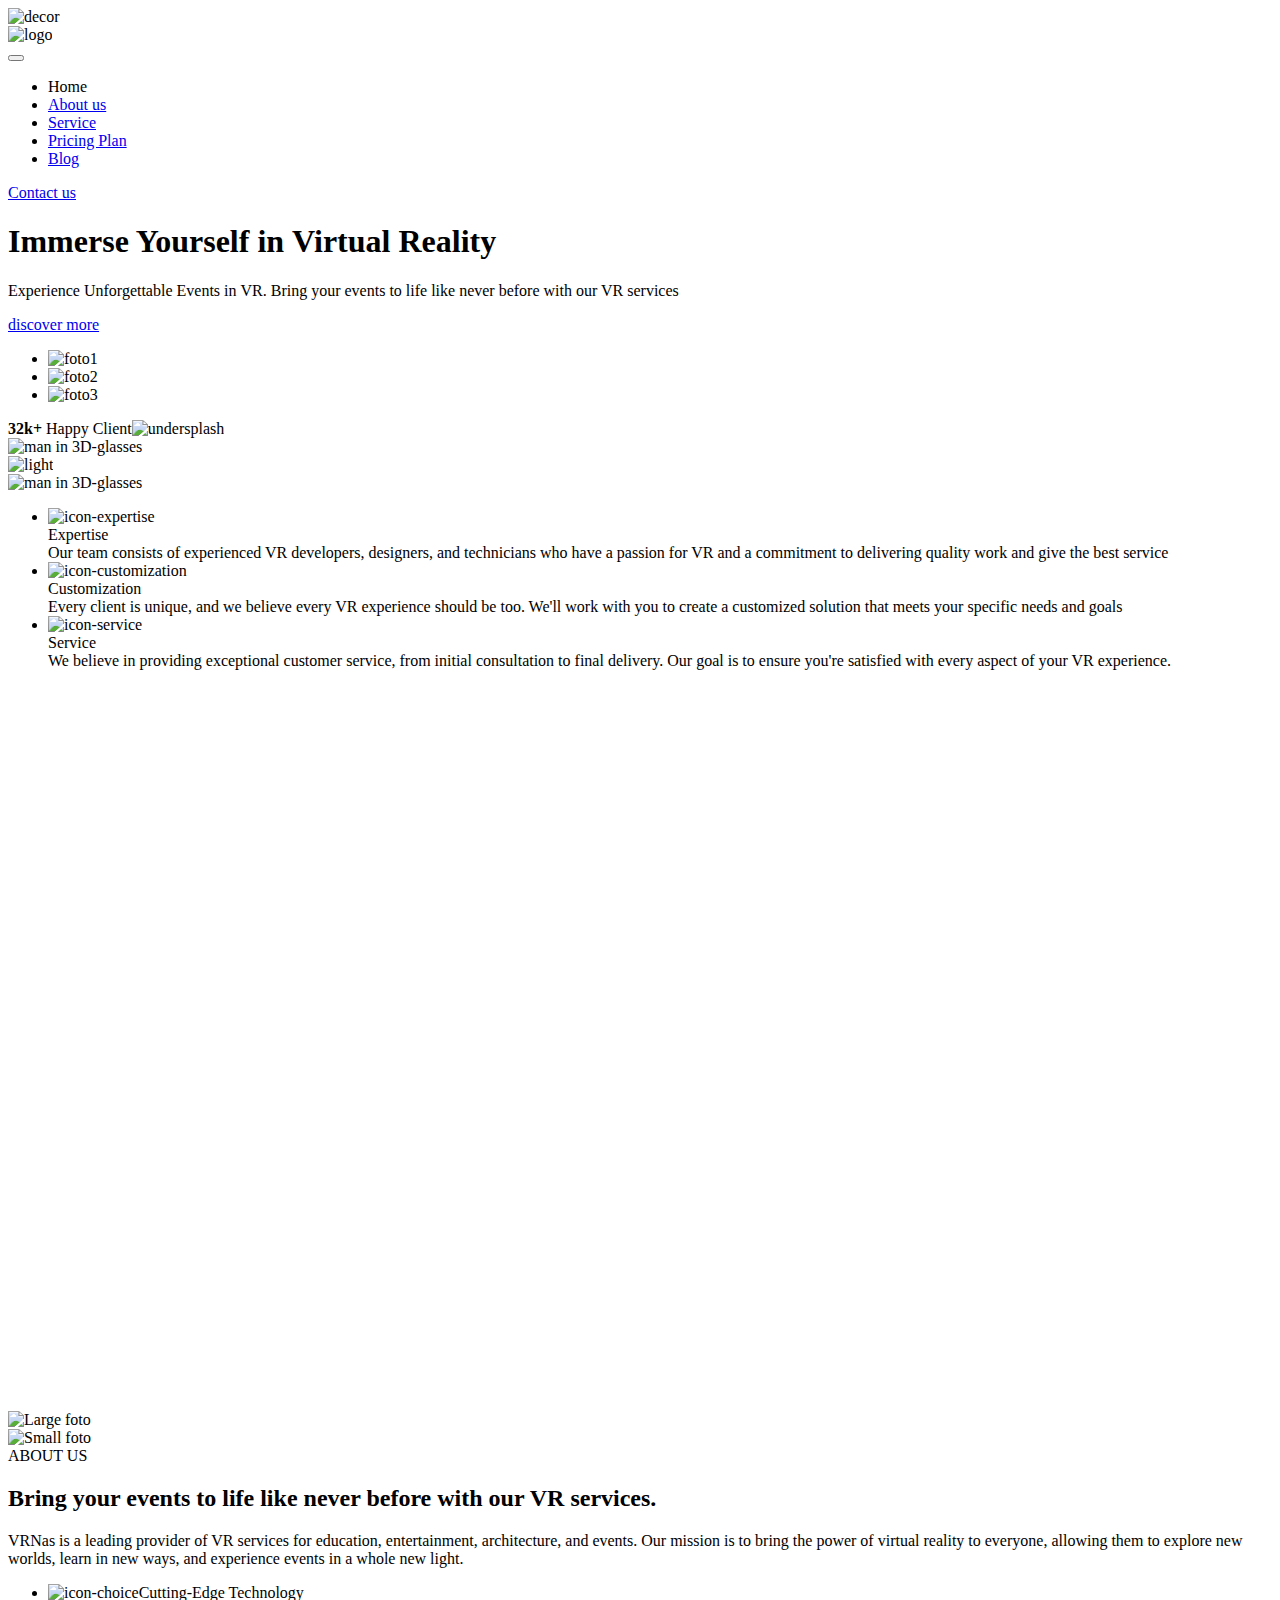
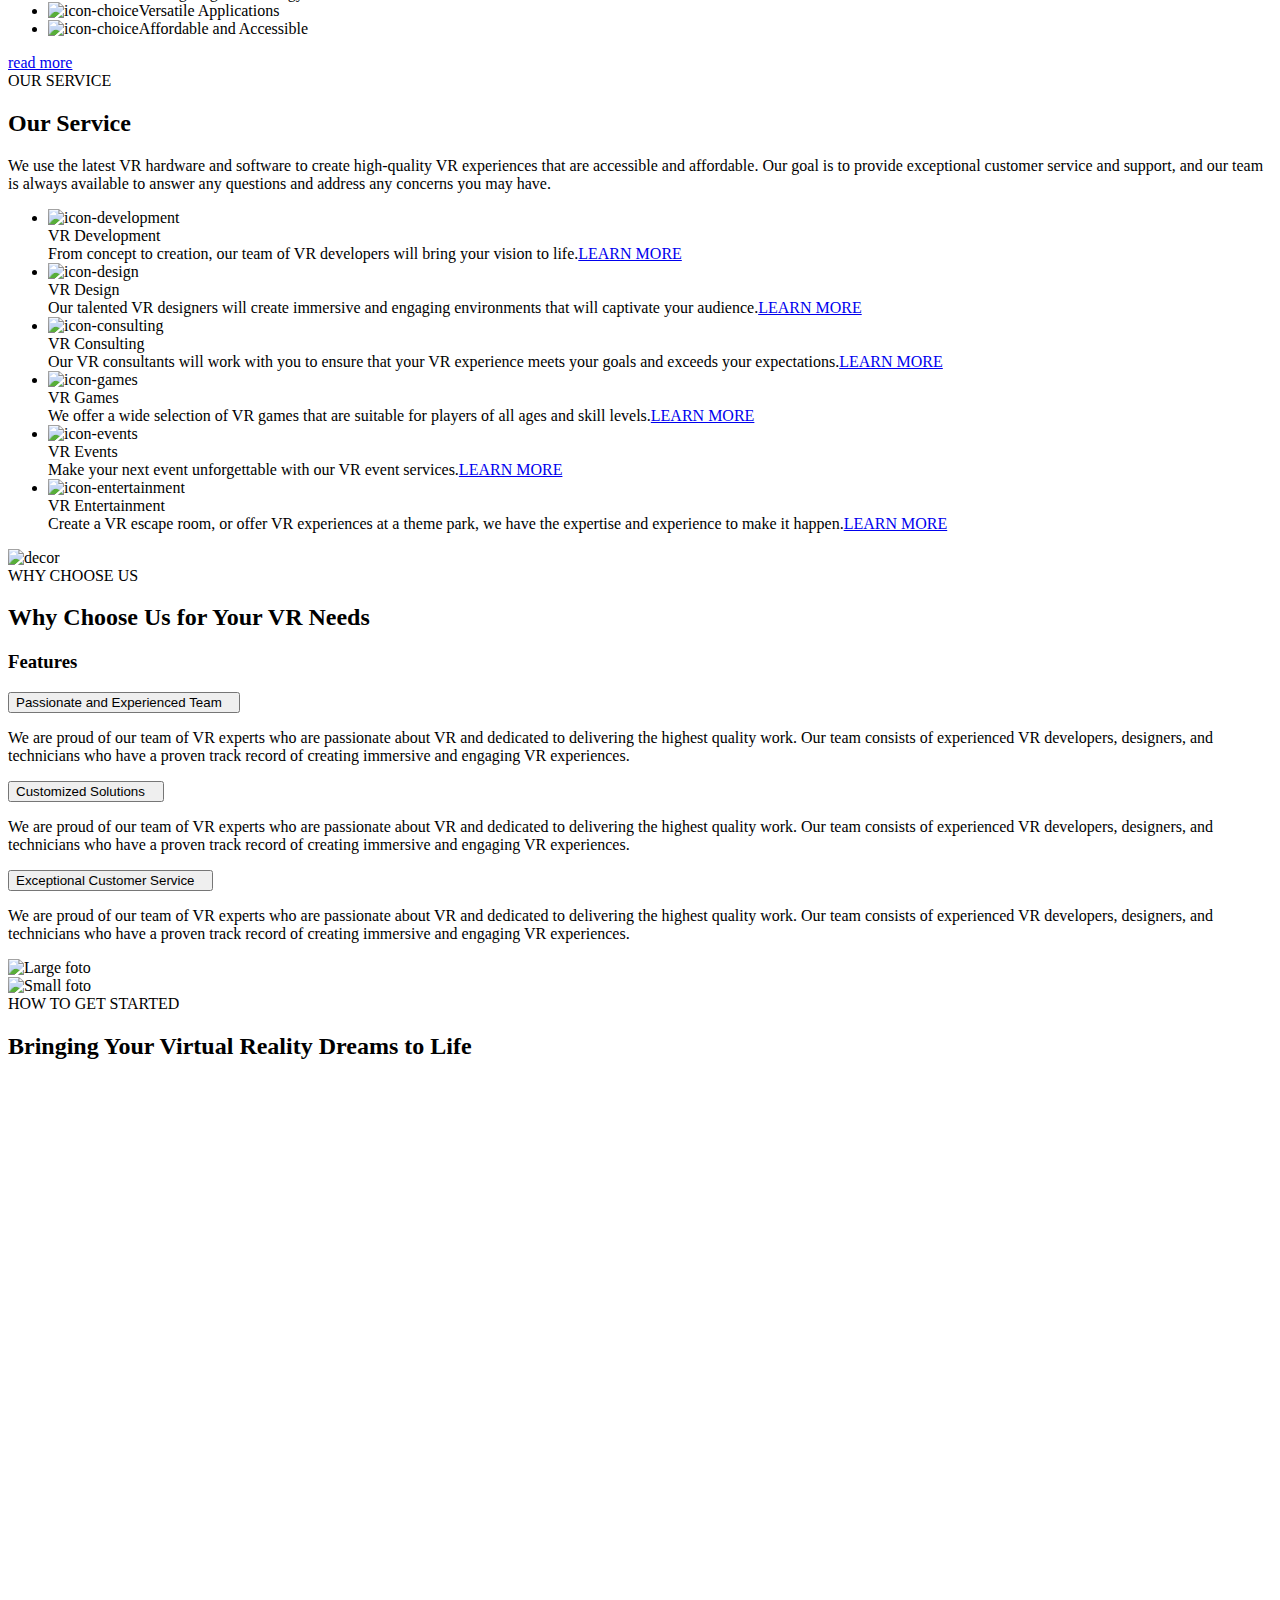
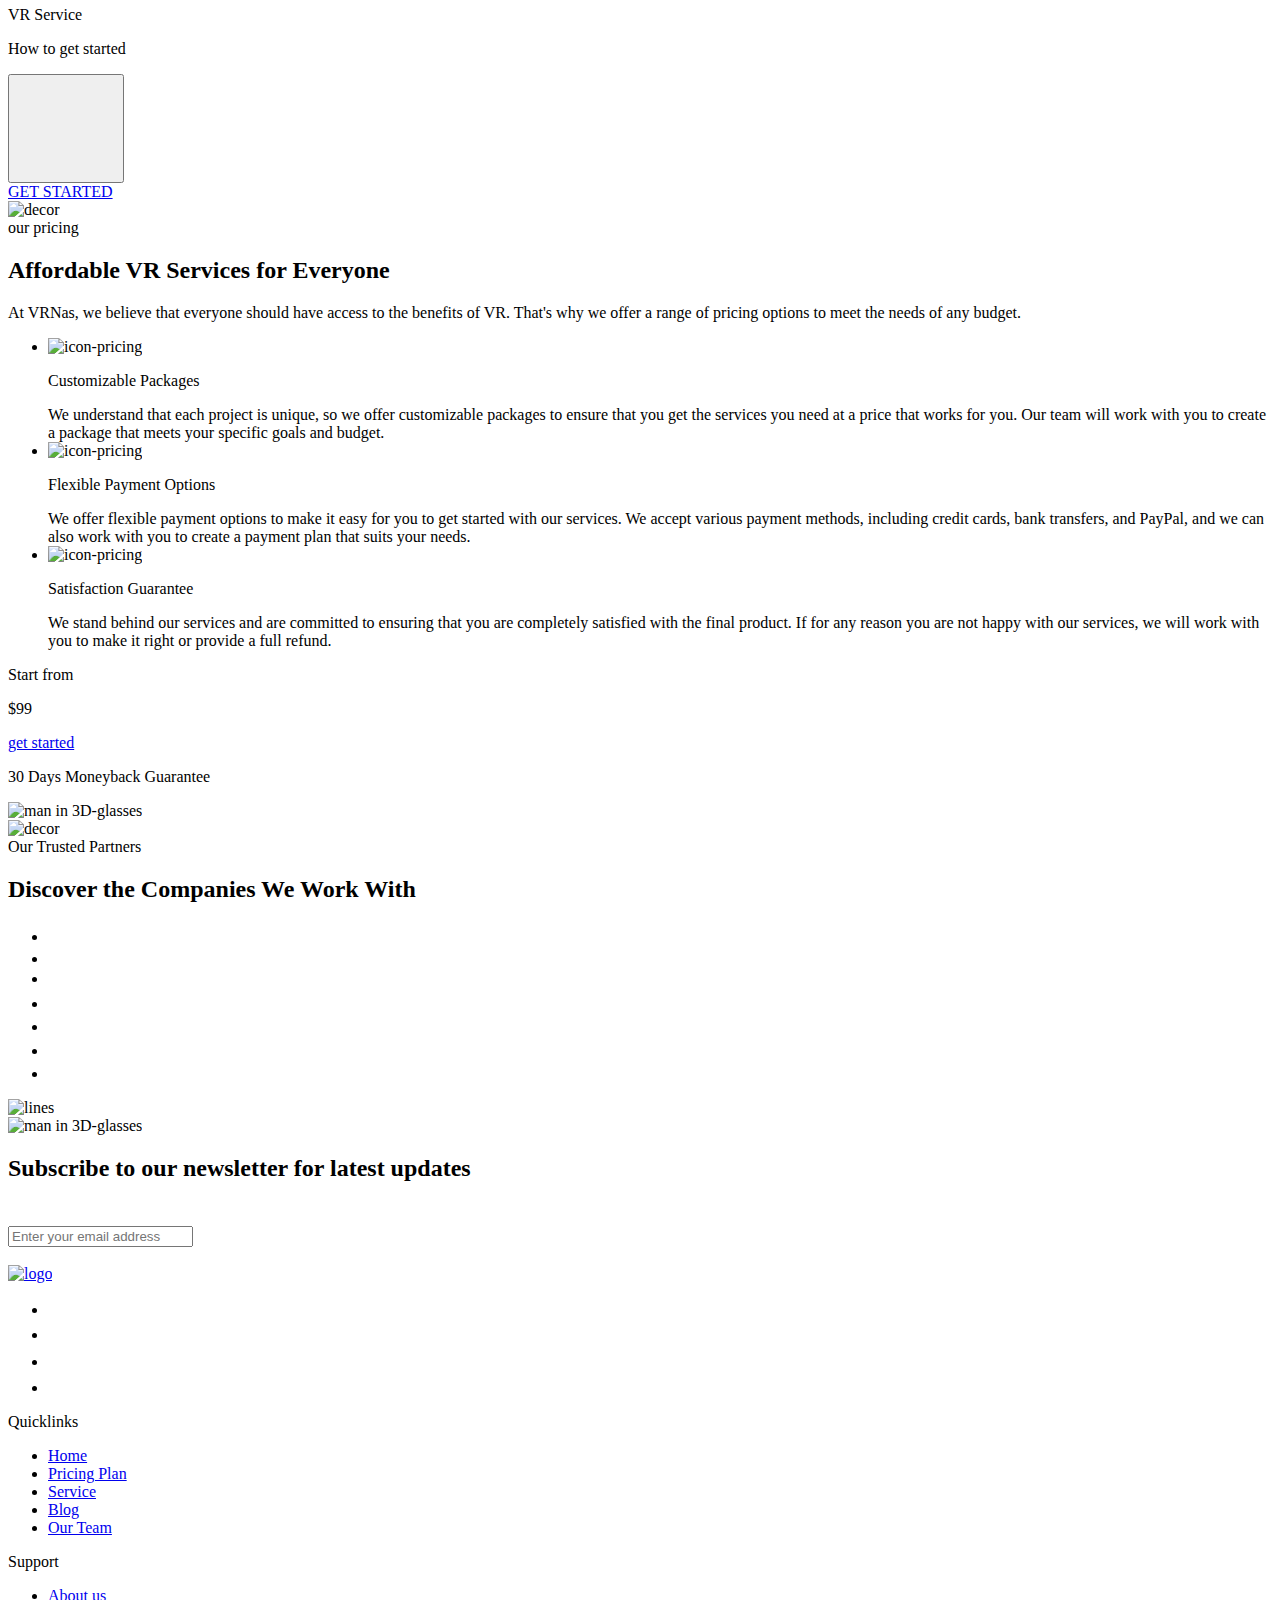
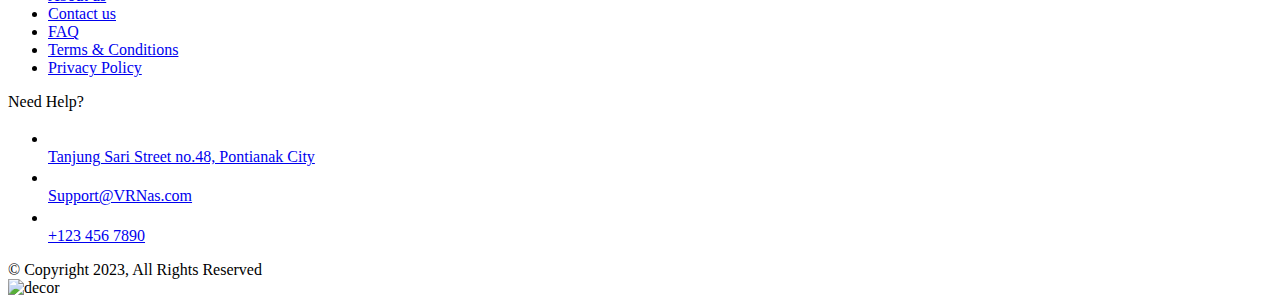
==== index.html @ 4e18e213 "Add files via upload" ====
<!DOCTYPE html>
<html lang="en">
  <head>
    <title>VRNas</title>
    <meta charset="utf-8">
    <meta name="viewport" content="width=device-width, initial-scale=1.0">
    <meta http-equiv="X-UA-Compatible" content="ie=edge">
    <meta name="description" content="VRNas"><link rel="apple-touch-icon" sizes="180x180" href="favicon/apple-touch-icon.png">
<link rel="icon" type="image/png" sizes="32x32" href="favicon/favicon-32x32.png">
<link rel="icon" type="image/png" sizes="16x16" href="favicon/favicon-16x16.png">
<link rel="manifest" href="favicon/site.webmanifest" crossorigin="use-credentials">
<link rel="mask-icon" href="favicon/safari-pinned-tab.svg" color="#5bbad5">
<meta name="msapplication-TileColor" content="#da532c">
<meta name="theme-color" content="#ffffff">
    <link rel="preload" href="fonts/chakrapetch-semibold.woff2" as="font" crossorigin="anonymous">
    <link rel="stylesheet" href="css/style.min.css">
  </head>
  <body>
    <div class="wrapper">
      <div class="wrapper__decor"><img src="img/svg/waves.svg" width="736" height="354" alt="decor"></div>
      <header class="header">
        <div class="container">
          <div class="header__logo"><img src="img/svg/logo.svg" width="101" height="30" alt="logo"></div>
          <nav class="main-nav is-closed">
            <button class="main-nav__toggle btn btn--frame" type="button" aria-label="menu-toggle" aria-pressed="false"></button>
            <div class="main-nav__wrapper">
              <ul class="main-nav__list">
                <li class="main-nav__item"><span class="main-nav__link is-active">Home</span>
                </li>
                <li class="main-nav__item"><a class="link main-nav__link" href="about-us.html">About us</a>
                </li>
                <li class="main-nav__item"><a class="link main-nav__link" href="#">Service</a>
                </li>
                <li class="main-nav__item"><a class="link main-nav__link" href="#">Pricing Plan</a>
                </li>
                <li class="main-nav__item"><a class="link main-nav__link" href="blog.html">Blog</a>
                </li>
              </ul><a class="main-nav__scroll btn btn--frame js-trigger" href="#footer" aria-label="scroll to contact us"><span>Contact us</span></a>
            </div>
          </nav>
        </div>
      </header>
      <main>
        <section class="intro">
          <div class="container">
            <div class="intro__wrapper">
              <div class="intro__content">
                <h1 class="intro__title">Immerse Yourself in&nbsp;Virtual Reality</h1>
                <p>Experience Unforgettable Events in&nbsp;VR. Bring your events to life&nbsp;like&nbsp;never&nbsp;before&nbsp;with&nbsp;our VR&nbsp;services</p><a class="intro__link btn" href="#" aria-label="discover more"><span>discover more</span></a>
                <div class="intro__block">
                  <ul class="intro__list">
                    <li class="intro__item">
                      <picture>
                        <source type="image/webp" srcset="img/content/home/foto_01.webp, img/content/home/foto_01@2x.webp 2x"><img src="img/content/home/foto_01.png" srcset="img/content/home/foto_01@2x.png 2x" width="51" height="51" alt="foto1">
                      </picture>
                    </li>
                    <li class="intro__item">
                      <picture>
                        <source type="image/webp" srcset="img/content/home/foto_02.webp, img/content/home/foto_02@2x.webp 2x"><img src="img/content/home/foto_02.png" srcset="img/content/home/foto_02@2x.png 2x" width="51" height="51" alt="foto2">
                      </picture>
                    </li>
                    <li class="intro__item">
                      <picture>
                        <source type="image/webp" srcset="img/content/home/foto_03.webp, img/content/home/foto_03@2x.webp 2x"><img src="img/content/home/foto_03.png" srcset="img/content/home/foto_03@2x.png 2x" width="51" height="51" alt="foto3">
                      </picture>
                    </li>
                  </ul>
                  <div class="intro__teaser"><span><b>32k+</b>&nbsp;Happy Client</span><img src="img/svg/undersplash.svg" width="48" height="7" alt="undersplash"></div>
                </div>
                <div class="intro__picture">
                  <picture>
                    <source type="image/webp" srcset="img/content/home/image_07.webp, img/content/home/image_07@2x.webp 2x"><img src="img/content/home/image_07.png" srcset="img/content/home/image_07@2x.png 2x" width="196" height="123" alt="man in 3D-glasses">
                  </picture>
                </div>
              </div>
              <div class="intro__img">
                <div class="intro__light">
                  <picture>
                    <source type="image/webp" srcset="img/content/home/light_middle.webp, img/content/home/light_middle@2x.webp 2x"><img src="img/content/home/light_middle.png" srcset="img/content/home/light_middle@2x.png 2x" width="1073" height="777" alt="light">
                  </picture>
                </div>
                <div class="intro__big-picture">
                  <picture>
                    <source type="image/webp" srcset="img/content/home/image_01.webp, img/content/home/image_01@2x.webp 2x"><img src="img/content/home/image_01.png" srcset="img/content/home/image_01@2x.png 2x" width="526" height="626" alt="man in 3D-glasses">
                  </picture>
                </div>
              </div>
            </div>
            <div class="features">
              <div class="container container--no-padding">
                <div class="features__wrapper">
                  <ul class="features__list">
                    <li class="features__item"><img src="img/svg/icon-expertise.svg" width="70" height="70" alt="icon-expertise">
                      <div class="heading7 features__subtitle">Expertise</div><span class="bodytext2">Our team consists of&nbsp;experienced VR developers, designers, and technicians who have a&nbsp;passion for VR and a&nbsp;commitment to&nbsp;delivering quality work and give the&nbsp;best service</span>
                    </li>
                    <li class="features__item"><img src="img/svg/icon-customization.svg" width="70" height="70" alt="icon-customization">
                      <div class="heading7 features__subtitle">Customization</div><span class="bodytext2">Every client is unique, and we believe every VR experience should be too. We'll work with you to create a&nbsp;customized solution that meets your specific needs and goals</span>
                    </li>
                    <li class="features__item"><img src="img/svg/icon-service.svg" width="70" height="70" alt="icon-service">
                      <div class="heading7 features__subtitle">Service</div><span class="bodytext2">We believe in&nbsp;providing exceptional customer service, from initial consultation to final delivery. Our goal is to ensure you're satisfied with every aspect of&nbsp;your VR experience.</span>
                    </li>
                  </ul>
                </div>
              </div>
            </div>
          </div>
          <div class="intro__decor">
            <svg width="1097" height="721" aria-hidden="true">
              <use xlink:href="img/sprite.svg#tile"></use>
            </svg>
          </div>
        </section>
        <section class="about js-parallax anim-image">
          <div class="container">
            <div class="about__img">
              <div class="large-small-picture">
                <div class="large-small-picture__inner">
                  <div class="large-small-picture__img large-small-picture__img--large js-parallax-layer" data-speed="0.03">
                    <picture>
                      <source type="image/webp" srcset="img/content/home/image_02.webp, img/content/home/image_02@2x.webp 2x"><img src="img/content/home/image_02.png" srcset="img/content/home/image_02@2x.png 2x" width="1053" height="823" alt="Large foto">
                    </picture>
                  </div>
                  <div class="large-small-picture__img large-small-picture__img--small js-parallax-layer" data-speed="0.05">
                    <picture>
                      <source type="image/webp" srcset="img/content/home/image_03.webp, img/content/home/image_03@2x.webp 2x"><img src="img/content/home/image_03.png" srcset="img/content/home/image_03@2x.png 2x" width="1053" height="823" alt="Small foto">
                    </picture>
                  </div>
                </div>
              </div>
            </div>
            <div class="about__content"><span class="caption1 about__caption">ABOUT US</span>
              <h2 class="about__title">Bring your events to life like never before with our VR services.</h2>
              <p>VRNas is a&nbsp;leading provider of VR services for education, entertainment, architecture, and events. Our mission is to bring the power of virtual reality to everyone, allowing them to explore new worlds, learn in&nbsp;new ways, and experience events in&nbsp;a&nbsp;whole new light.</p>
              <ul class="about__list">
                <li class="about__item"><img src="img/svg/icon-choice.svg" width="16" height="16" alt="icon-choice"><span>Cutting-Edge Technology</span></li>
                <li class="about__item"><img src="img/svg/icon-choice.svg" width="16" height="16" alt="icon-choice"><span>Versatile Applications</span></li>
                <li class="about__item"><img src="img/svg/icon-choice.svg" width="16" height="16" alt="icon-choice"><span>Affordable and Accessible</span></li>
              </ul><a class="about__link btn" href="#" aria-label="read more"><span>read more</span></a>
            </div>
          </div>
        </section>
        <section class="service anim-image">
          <div class="container">
            <div class="service__wrapper">
              <div class="service__block"><span class="caption1 service__caption">OUR SERVICE</span>
                <h2 class="service__title">Our Service</h2>
              </div>
              <p>We use the latest VR hardware and software to create high-quality VR experiences that are accessible and affordable. Our goal is to provide exceptional customer service and support, and our team is always available to answer any questions and address any concerns you may have.</p>
            </div>
            <ul class="service__list">
              <li class="service__item"><img src="img/svg/icon-development.svg" width="48" height="48" alt="icon-development">
                <div class="heading7 service__card-title">VR Development</div><span class="bodytext2">From concept to creation, our team of VR developers will bring your vision to life.</span><a class="service__link btn btn--frame" href="#" aria-label="learn more"><span>LEARN MORE</span></a>
                <div class="service__border"></div>
              </li>
              <li class="service__item"><img src="img/svg/icon-design.svg" width="40" height="48" alt="icon-design">
                <div class="heading7 service__card-title">VR Design</div><span class="bodytext2">Our talented VR designers will create immersive and engaging environments that will captivate your audience.</span><a class="service__link btn btn--frame" href="#" aria-label="learn more"><span>LEARN MORE</span></a>
                <div class="service__border"></div>
              </li>
              <li class="service__item"><img src="img/svg/icon-consulting.svg" width="48" height="48" alt="icon-consulting">
                <div class="heading7 service__card-title">VR Consulting</div><span class="bodytext2">Our VR consultants will work with you to ensure that your VR experience meets your goals and exceeds your expectations.</span><a class="service__link btn btn--frame" href="#" aria-label="learn more"><span>LEARN MORE</span></a>
                <div class="service__border"></div>
              </li>
              <li class="service__item"><img src="img/svg/icon-games.svg" width="48" height="48" alt="icon-games">
                <div class="heading7 service__card-title">VR Games</div><span class="bodytext2">We offer a&nbsp;wide selection of VR games that are&nbsp;suitable for players of all ages and skill levels.</span><a class="service__link btn btn--frame" href="#" aria-label="learn more"><span>LEARN MORE</span></a>
                <div class="service__border"></div>
              </li>
              <li class="service__item"><img src="img/svg/icon-events.svg" width="48" height="48" alt="icon-events">
                <div class="heading7 service__card-title">VR Events</div><span class="bodytext2">Make your next event unforgettable with our VR event services.</span><a class="service__link btn btn--frame" href="#" aria-label="learn more"><span>LEARN MORE</span></a>
                <div class="service__border"></div>
              </li>
              <li class="service__item"><img src="img/svg/icon-entertainment.svg" width="48" height="48" alt="icon-entertainment">
                <div class="heading7 service__card-title">VR Entertainment</div><span class="bodytext2">Create a VR escape room, or offer VR experiences at a&nbsp;theme park, we have the expertise and experience to make it happen.</span><a class="service__link btn btn--frame" href="#" aria-label="learn more"><span>LEARN MORE</span></a>
                <div class="service__border"></div>
              </li>
            </ul>
            <div class="service__decor">
              <picture>
                <source type="image/webp" srcset="img/content/home/light.webp, img/content/home/light@2x.webp 2x"><img src="img/content/home/light.png" srcset="img/content/home/light@2x.png 2x" width="1739" height="1134" alt="decor">
              </picture>
            </div>
          </div>
        </section>
        <section class="choose js-parallax anim-image">
          <div class="container">
            <div class="choose__content"><span class="caption1 choose__caption">WHY CHOOSE US</span>
              <h2 class="choose__title">Why Choose Us for Your VR Needs</h2>
              <section data-tabs="element">
                <div class="accordion" data-accordion="parent" data-single>
                  <h3 class="accordion__title visually-hidden">Features</h3>
                  <div class="accordion__element is-active" data-accordion="element">
                    <button class="accordion__button" type="button" data-accordion="button"><span class="heading7 choose__subtitle">Passionate and Experienced Team</span>
                      <svg width="7" height="4" aria-hidden="true">
                        <use xlink:href="img/sprite.svg#icon-arrow"></use>
                      </svg>
                    </button>
                    <div class="accordion__content" data-accordion="content">
                      <div class="accordion__wrapper">
                        <p>We are proud of our team of VR experts who are passionate about VR and dedicated to delivering the highest quality work. Our team consists of experienced VR developers, designers, and technicians who have a&nbsp;proven track record of creating immersive and engaging VR experiences.</p>
                      </div>
                    </div>
                  </div>
                  <div class="accordion__element" data-accordion="element">
                    <button class="accordion__button accordion__button" type="button" data-accordion="button"><span class="heading7 choose__subtitle">Customized Solutions</span>
                      <svg width="7" height="4" aria-hidden="true">
                        <use xlink:href="img/sprite.svg#icon-arrow"></use>
                      </svg>
                    </button>
                    <div class="accordion__content" data-accordion="content">
                      <div class="accordion__wrapper">
                        <p>We are proud of our team of VR experts who are passionate about VR and dedicated to delivering the highest quality work. Our team consists of experienced VR developers, designers, and technicians who have a&nbsp;proven track record of creating immersive and engaging VR experiences.</p>
                      </div>
                    </div>
                  </div>
                  <div class="accordion__element" data-accordion="element">
                    <button class="accordion__button accordion__button" type="button" data-accordion="button"><span class="heading7 choose__subtitle">Exceptional Customer Service</span>
                      <svg width="7" height="4" aria-hidden="true">
                        <use xlink:href="img/sprite.svg#icon-arrow"></use>
                      </svg>
                    </button>
                    <div class="accordion__content" data-accordion="content">
                      <div class="accordion__wrapper">
                        <p>We are proud of our team of VR experts who are passionate about VR and dedicated to delivering the highest quality work. Our team consists of experienced VR developers, designers, and technicians who have a&nbsp;proven track record of creating immersive and engaging VR experiences.</p>
                      </div>
                    </div>
                  </div>
                </div>
              </section>
            </div>
            <div class="choose__img">
              <div class="large-small-picture">
                <div class="large-small-picture__inner">
                  <div class="large-small-picture__img large-small-picture__img--large js-parallax-layer" data-speed="0.03">
                    <picture>
                      <source type="image/webp" srcset="img/content/home/image_04.webp, img/content/home/image_04@2x.webp 2x"><img src="img/content/home/image_04.png" srcset="img/content/home/image_04@2x.png 2x" width="1028" height="747" alt="Large foto">
                    </picture>
                  </div>
                  <div class="large-small-picture__img large-small-picture__img--small js-parallax-layer" data-speed="0.05">
                    <picture>
                      <source type="image/webp" srcset="img/content/home/image_08.webp, img/content/home/image_08@2x.webp 2x"><img src="img/content/home/image_08.png" srcset="img/content/home/image_08@2x.png 2x" width="1028" height="747" alt="Small foto">
                    </picture>
                  </div>
                </div>
              </div>
            </div>
          </div>
        </section>
        <section class="start anim-image">
          <div class="container">
            <div class="start__content"><span class="caption1 start__caption">HOW TO GET STARTED</span>
              <h2 class="start__title">Bringing Your Virtual Reality Dreams&nbsp;to&nbsp;Life</h2>
            </div>
            <div class="start__video">
              <div class="block-video">
                <div class="block-video__wrapper">
                  <video width="1200" height="522" poster="img/content/home/video.jpg">
                    <source src="video/video.mp4" type="video/mp4">
                  </video>
                  <div class="block-video__bg"><span class="caption2 block-video__subtitle">VR Service</span>
                    <p class="heading4 block-video__text">How to get started</p>
                  </div>
                  <button class="block-video__play-button" type="button" aria-label="Play">
                    <svg width="100" height="100" aria-hidden="true">
                      <use xlink:href="img/sprite.svg#icon-play"></use>
                    </svg>
                  </button>
                </div>
              </div>
            </div><a class="start__link btn" href="#" aria-label="get started"><span>GET STARTED</span></a>
            <div class="start__decor">
              <picture>
                <source type="image/webp" srcset="img/content/home/light.webp, img/content/home/light@2x.webp 2x"><img src="img/content/home/light.png" srcset="img/content/home/light@2x.png 2x" width="1739" height="1134" alt="decor">
              </picture>
            </div>
          </div>
        </section>
        <section class="pricing anim-image">
          <div class="container">
            <div class="pricing__content"><span class="caption1 pricing__caption">our pricing</span>
              <h2 class="pricing__title">Affordable VR Services for Everyone</h2>
              <p>At VRNas, we believe that everyone should have access to the benefits of VR. That's why we offer a&nbsp;range of pricing options to meet the needs of any budget.</p>
              <div class="pricing__wrapper">
                <ul class="pricing__list">
                  <li class="pricing__item"><img src="img/svg/icon-pricing.svg" width="42" height="42" alt="icon-pricing">
                    <p class="heading9">Customizable Packages</p><span class="bodytext3">We understand that each project is unique, so we offer customizable packages to ensure that you get the services you need at a&nbsp;price that works for you. Our team will work with you to create a&nbsp;package that meets your specific goals and budget.</span>
                  </li>
                  <li class="pricing__item"><img src="img/svg/icon-pricing.svg" width="42" height="42" alt="icon-pricing">
                    <p class="heading9">Flexible Payment Options</p><span class="bodytext3">We offer flexible payment options to make it easy for you to get started with our services. We accept various payment methods, including credit cards, bank transfers, and PayPal, and we can also work with you to create a&nbsp;payment plan that suits your needs.</span>
                  </li>
                  <li class="pricing__item"><img src="img/svg/icon-pricing.svg" width="42" height="42" alt="icon-pricing">
                    <p class="heading9">Satisfaction Guarantee</p><span class="bodytext3">We stand behind our services and are committed to ensuring that you are completely satisfied with the final product. If for any reason you are not happy with our services, we will work with you to make it right or provide a&nbsp;full refund.</span>
                  </li>
                </ul>
              </div>
            </div>
            <div class="pricing__block">
              <p class="caption2 pricing__teaser">Start from</p>
              <p class="pricing__price">$99</p><a class="pricing__link btn" href="#" aria-label="get started"><span>get started</span></a>
              <p class="bodytext4 pricing__note">30 Days Moneyback Guarantee</p>
            </div>
            <div class="pricing__img">
              <picture>
                <source type="image/webp" srcset="img/content/home/image_05.webp, img/content/home/image_05@2x.webp 2x"><img src="img/content/home/image_05.png" srcset="img/content/home/image_05@2x.png 2x" width="361" height="520" alt="man in 3D-glasses">
              </picture>
            </div>
            <div class="pricing__decor">
              <picture>
                <source type="image/webp" srcset="img/content/home/light_large.webp, img/content/home/light_large@2x.webp 2x"><img src="img/content/home/light_large.png" srcset="img/content/home/light_large@2x.png 2x" width="1802" height="1073" alt="decor">
              </picture>
            </div>
          </div>
        </section>
        <section class="partners anim-image">
          <div class="container">
            <div class="partners__content"><span class="caption1 partners__caption">Our Trusted Partners</span>
              <h2 class="partners__title">Discover the Companies We Work With</h2>
            </div>
            <div class="partners__img">
              <ul class="partners__list">
                <li class="partners__item">
                  <div class="partners__inner">
                    <div class="partners__icon partners__icon--logo">
                      <svg width="79" height="20" aria-hidden="true">
                        <use xlink:href="img/sprite.svg#logoipsum_01"></use>
                      </svg>
                    </div>
                  </div>
                </li>
                <li class="partners__item">
                  <div class="partners__inner">
                    <div class="partners__icon partners__icon--logo">
                      <svg width="72" height="18" aria-hidden="true">
                        <use xlink:href="img/sprite.svg#logoipsum_02"></use>
                      </svg>
                    </div>
                  </div>
                </li>
                <li class="partners__item">
                  <div class="partners__inner">
                    <div class="partners__icon partners__icon--logo">
                      <svg width="72" height="16" aria-hidden="true">
                        <use xlink:href="img/sprite.svg#logoipsum_03"></use>
                      </svg>
                    </div>
                  </div>
                </li>
                <li class="partners__item">
                  <div class="partners__inner">
                    <div class="partners__icon partners__icon--logo">
                      <svg width="72" height="21" aria-hidden="true">
                        <use xlink:href="img/sprite.svg#logoipsum_04"></use>
                      </svg>
                    </div>
                  </div>
                </li>
                <li class="partners__item">
                  <div class="partners__inner">
                    <div class="partners__icon partners__icon--logo">
                      <svg width="72" height="19" aria-hidden="true">
                        <use xlink:href="img/sprite.svg#logoipsum_05"></use>
                      </svg>
                    </div>
                  </div>
                </li>
                <li class="partners__item">
                  <div class="partners__inner">
                    <div class="partners__icon partners__icon--logo">
                      <svg width="72" height="20" aria-hidden="true">
                        <use xlink:href="img/sprite.svg#logoipsum_06"></use>
                      </svg>
                    </div>
                  </div>
                </li>
                <li class="partners__item">
                  <div class="partners__inner">
                    <div class="partners__icon partners__icon--logo">
                      <svg width="72" height="19" aria-hidden="true">
                        <use xlink:href="img/sprite.svg#logoipsum_07"></use>
                      </svg>
                    </div>
                  </div>
                </li>
              </ul>
              <div class="partners__picture">
                <div class="partners__decor">
                  <div class="partners__inner">
                    <div class="partners__icon partners__icon--lines"><img src="img/svg/lines.svg" width="1055" height="541" alt="lines"></div>
                  </div>
                </div>
                <div class="partners__bg">
                  <picture>
                    <source type="image/webp" srcset="img/content/home/image_06.webp, img/content/home/image_06@2x.webp 2x"><img src="img/content/home/image_06.png" srcset="img/content/home/image_06@2x.png 2x" width="1055" height="748" alt="man in 3D-glasses">
                  </picture>
                </div>
              </div>
            </div>
          </div>
        </section>
        <section class="subscription anim-image">
          <div class="container">
            <div class="subscription__wrapper">
              <h2 class="heading3 subscription__title">Subscribe to our newsletter for latest updates</h2>
              <div class="subscription__form" data-form-validate data-callback="base" data-parent-validate="base" data-message-base="Fill this field" data-message-extra="Error" data-message-success="Your message has sent">
                <div class="subscription__field">
                  <form method="post" action="https://echo.htmlacademy.ru/">
                    <div class="subscription__check">
                      <svg width="22" height="20" aria-hidden="true">
                        <use xlink:href="img/sprite.svg#icon-check"></use>
                      </svg>
                    </div>
                    <div class="custom-input" data-validate-type="email" data-required>
                      <label>
                        <input type="email" name="user-email" placeholder="Enter your email address">
                      </label>
                    </div>
                  </form>
                </div>
                <div class="subscription__icon">
                  <svg width="14" height="14" aria-hidden="true">
                    <use xlink:href="img/sprite.svg#icon-mail"></use>
                  </svg>
                </div>
              </div>
            </div>
          </div>
        </section>
      </main>
      <footer class="footer anim-image" id="footer">
        <div class="container">
          <div class="footer__wrapper">
            <div class="footer__block"><a class="link footer__logo" href="index.html" aria-label="switch to index"><img src="img/svg/logo.svg" width="101" height="30" alt="logo"></a>
              <div class="footer__socials">
                <div class="socials">
                  <ul class="socials__list">
                    <li class="socials__item"><a class="socials__link link" href="#vk" aria-label="twitter">
                        <svg width="19" height="16" aria-hidden="true">
                          <use xlink:href="img/sprite.svg#icon-twitter"></use>
                        </svg></a></li>
                    <li class="socials__item"><a class="socials__link link" href="#facebook" aria-label="facebook">
                        <svg width="11" height="21" aria-hidden="true">
                          <use xlink:href="img/sprite.svg#icon-fb"></use>
                        </svg></a></li>
                    <li class="socials__item"><a class="socials__link link" href="#instagram" aria-label="instagram">
                        <svg width="23" height="23" aria-hidden="true">
                          <use xlink:href="img/sprite.svg#icon-inst"></use>
                        </svg></a></li>
                    <li class="socials__item"><a class="socials__link link" href="#youtube" aria-label="github">
                        <svg width="22" height="22" aria-hidden="true">
                          <use xlink:href="img/sprite.svg#icon-github"></use>
                        </svg></a></li>
                  </ul>
                </div>
              </div>
            </div>
            <div class="footer__quicklinks">
              <p class="heading10 footer__caption">Quicklinks</p>
              <ul class="footer__list">
                <li class="footer__item"><a class="footer__link link" href="#">Home</a></li>
                <li class="footer__item"><a class="footer__link link" href="#">Pricing Plan</a></li>
                <li class="footer__item"><a class="footer__link link" href="#">Service</a></li>
                <li class="footer__item"><a class="footer__link link" href="#">Blog</a></li>
                <li class="footer__item"><a class="footer__link link" href="#">Our Team</a></li>
              </ul>
            </div>
            <div class="footer__support">
              <p class="heading10 footer__caption">Support</p>
              <ul class="footer__list">
                <li class="footer__item"><a class="footer__link link" href="#">About us</a></li>
                <li class="footer__item"><a class="footer__link link" href="#">Contact us</a></li>
                <li class="footer__item"><a class="footer__link link" href="#">FAQ</a></li>
                <li class="footer__item"><a class="footer__link link" href="#">Terms & Conditions</a></li>
                <li class="footer__item"><a class="footer__link link" href="#">Privacy Policy</a></li>
              </ul>
            </div>
            <div class="footer__help">
              <p class="heading10 footer__caption">Need Help?</p>
              <ul class="footer__list">
                <li class="footer__item"><a class="footer__link link" href="#">
                    <div class="footer__help-icon">
                      <svg width="15" height="17" aria-hidden="true">
                        <use xlink:href="img/sprite.svg#icon-location"></use>
                      </svg>
                    </div><span>Tanjung Sari Street no.48, Pontianak&nbsp;City</span></a></li>
                <li class="footer__item"><a class="footer__link link" href="mailto:Support@VRNas.com">
                    <div class="footer__help-icon">
                      <svg width="19" height="17" aria-hidden="true">
                        <use xlink:href="img/sprite.svg#icon-check"></use>
                      </svg>
                    </div><span>Support@VRNas.com</span></a></li>
                <li class="footer__item"><a class="footer__link link" href="tel:+1234567890">
                    <div class="footer__help-icon">
                      <svg width="19" height="18" aria-hidden="true">
                        <use xlink:href="img/sprite.svg#icon-phone"></use>
                      </svg>
                    </div><span>+123 456 7890</span></a></li>
              </ul>
            </div>
          </div>
          <div class="footer__copyright"><span class="footer__rights-protect">© Copyright 2023, All Rights Reserved</span></div>
        </div>
        <div class="footer__decor"><img src="img/svg/waves-footer.svg" width="1010" height="498" alt="decor"></div>
      </footer>
    </div>
    <script src="js/vendor.min.js"></script>
    <script src="js/main.min.js"></script>
  </body>
</html>
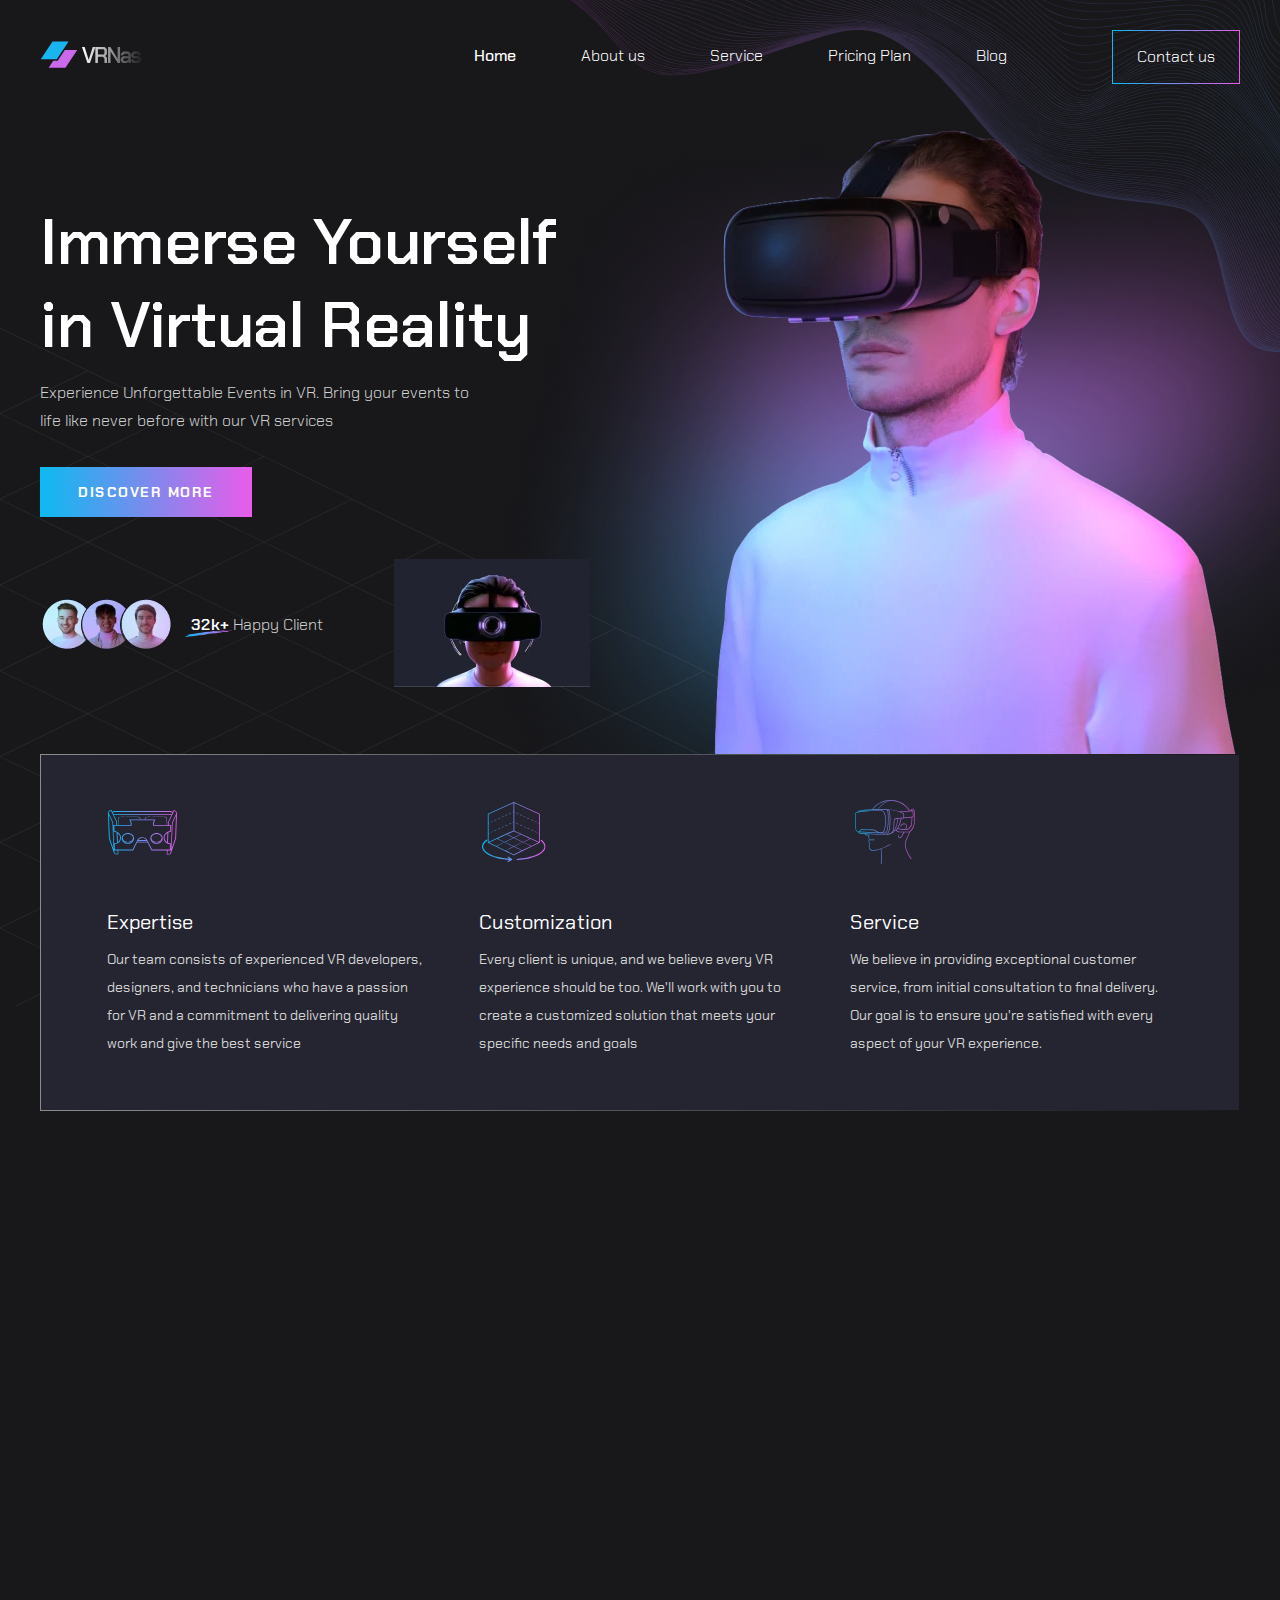
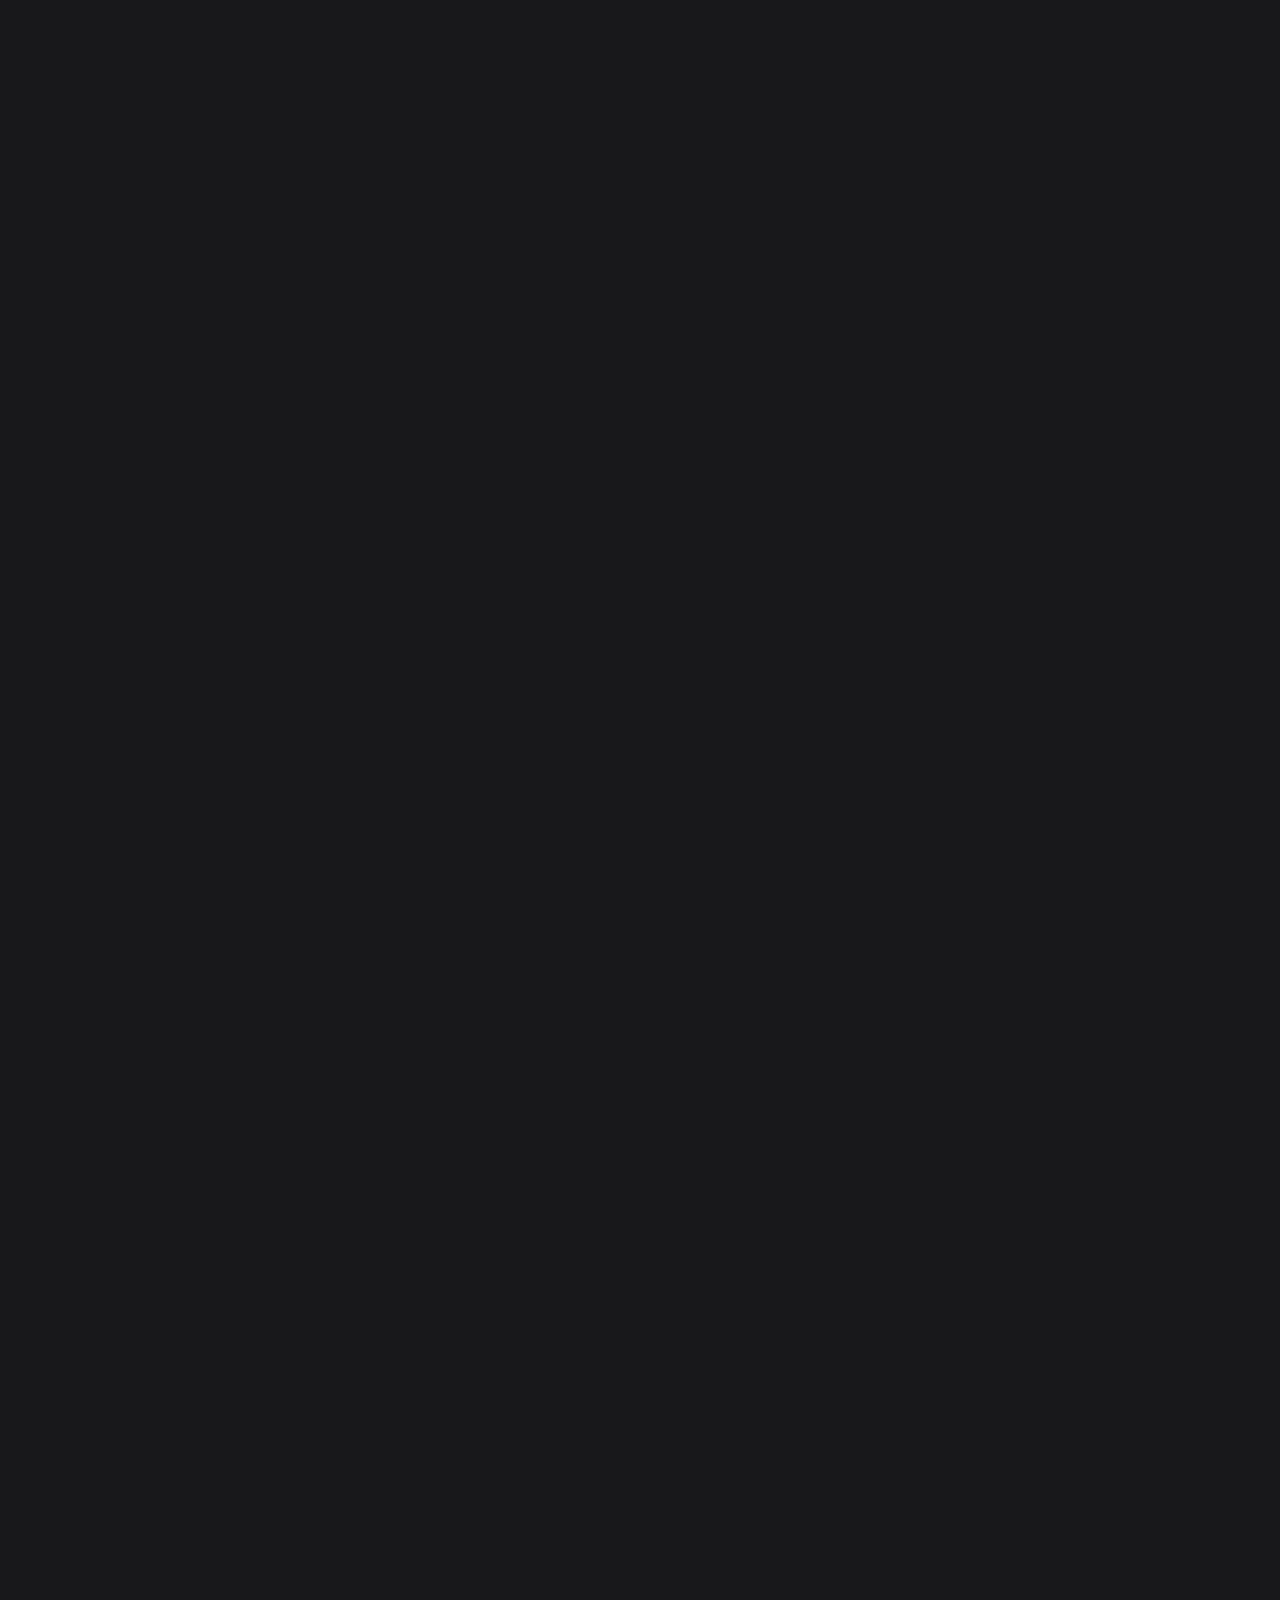
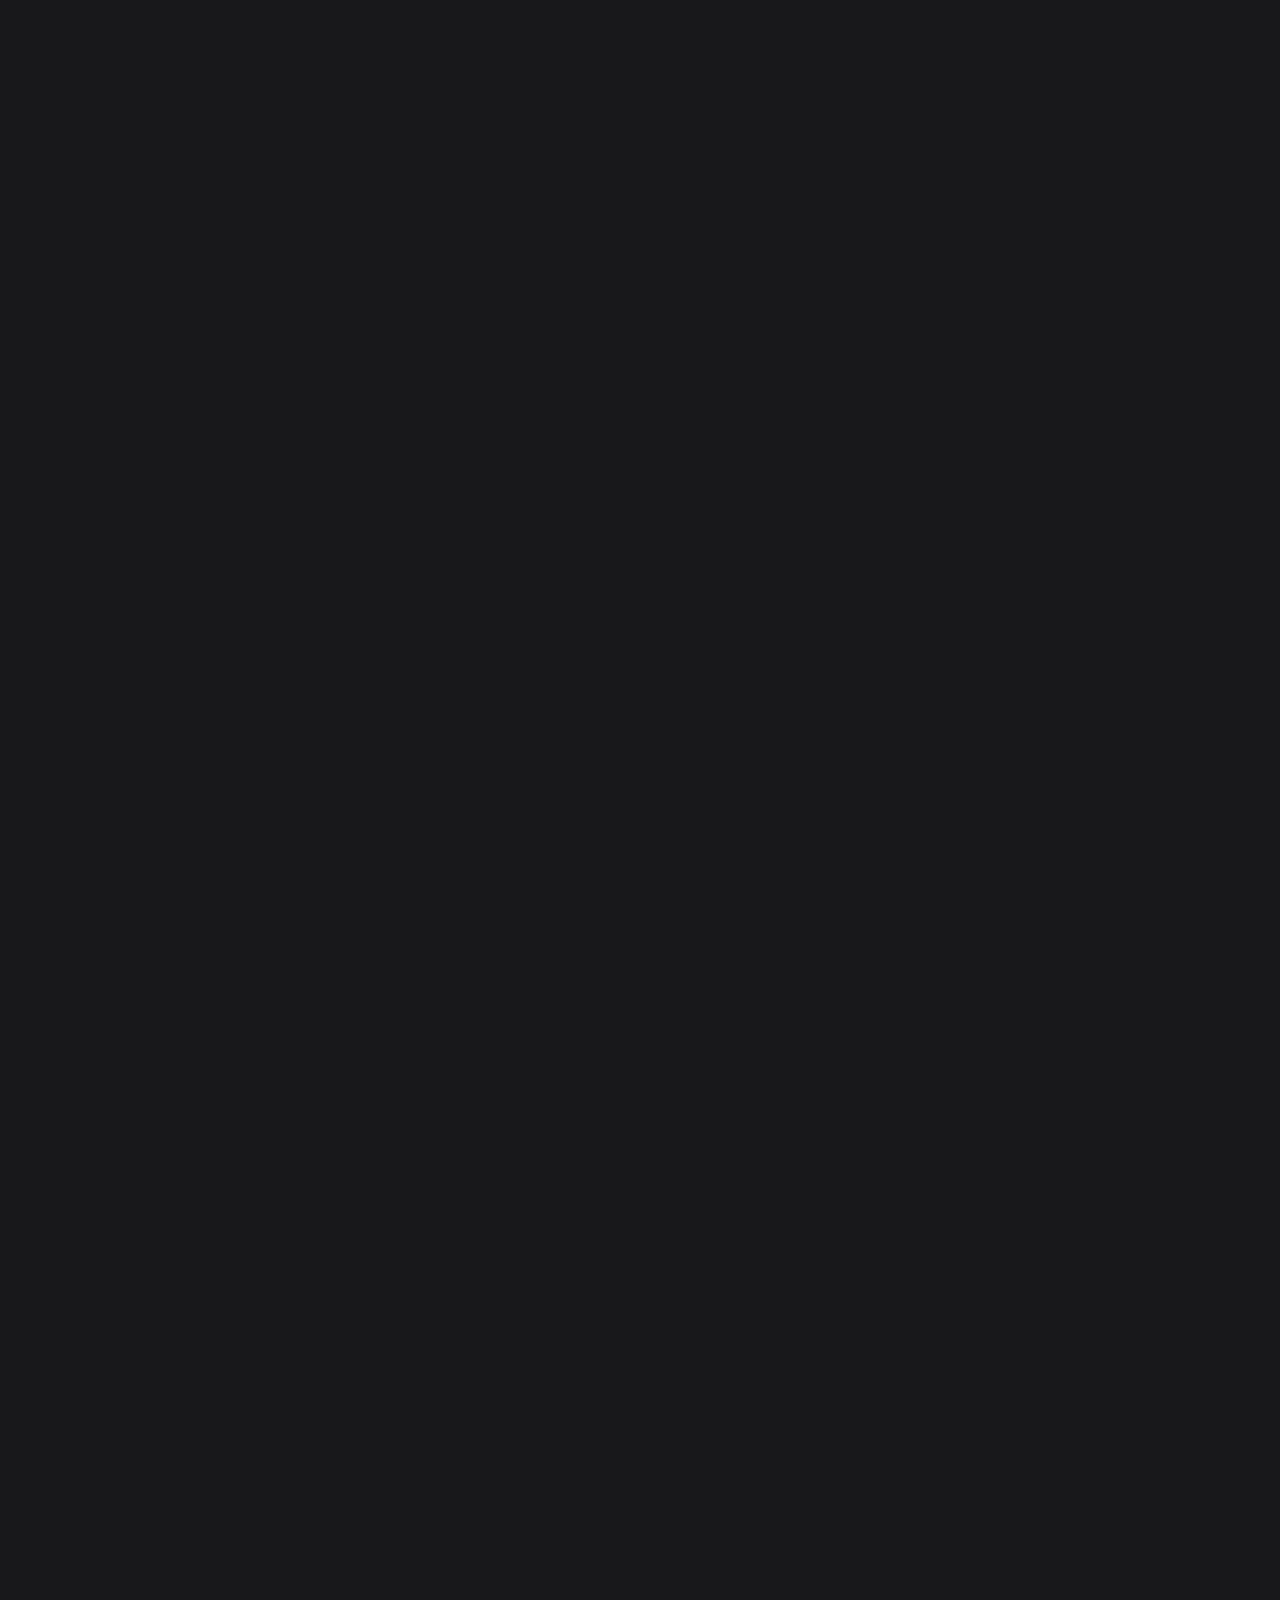
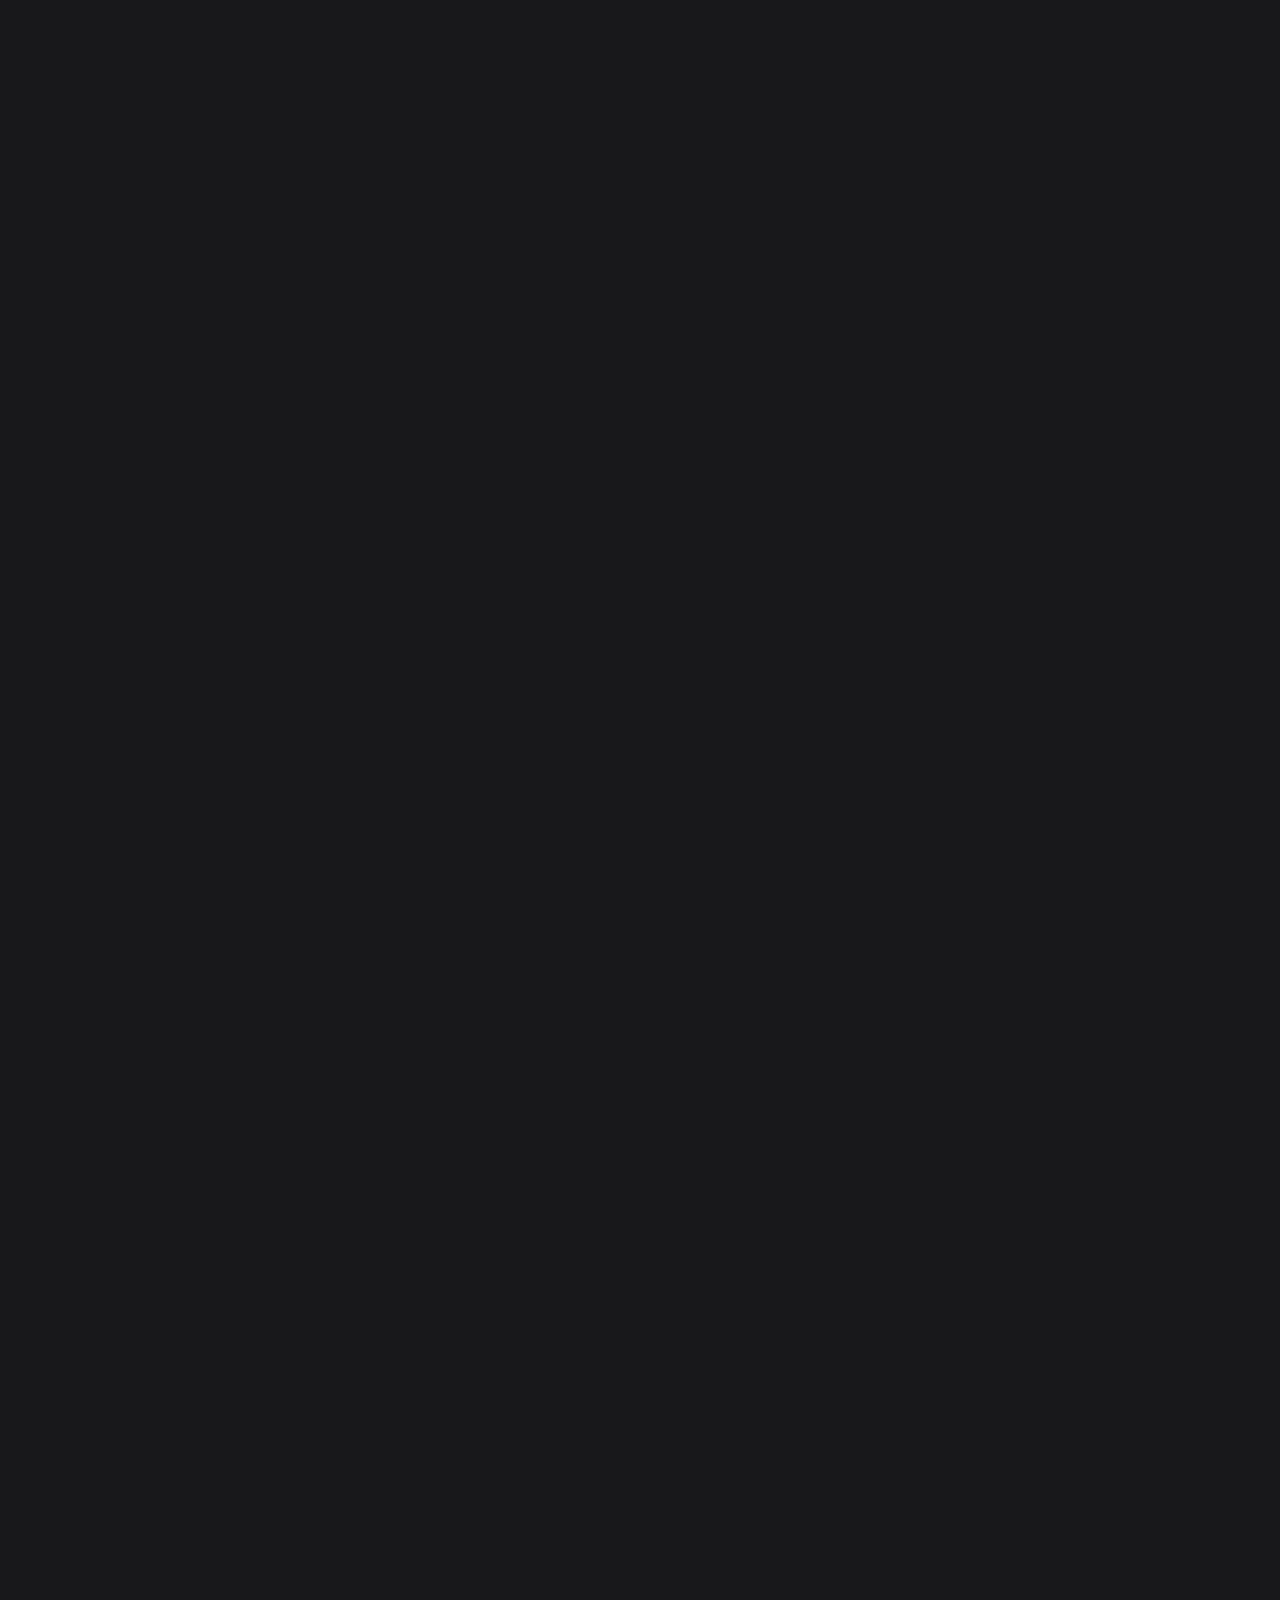
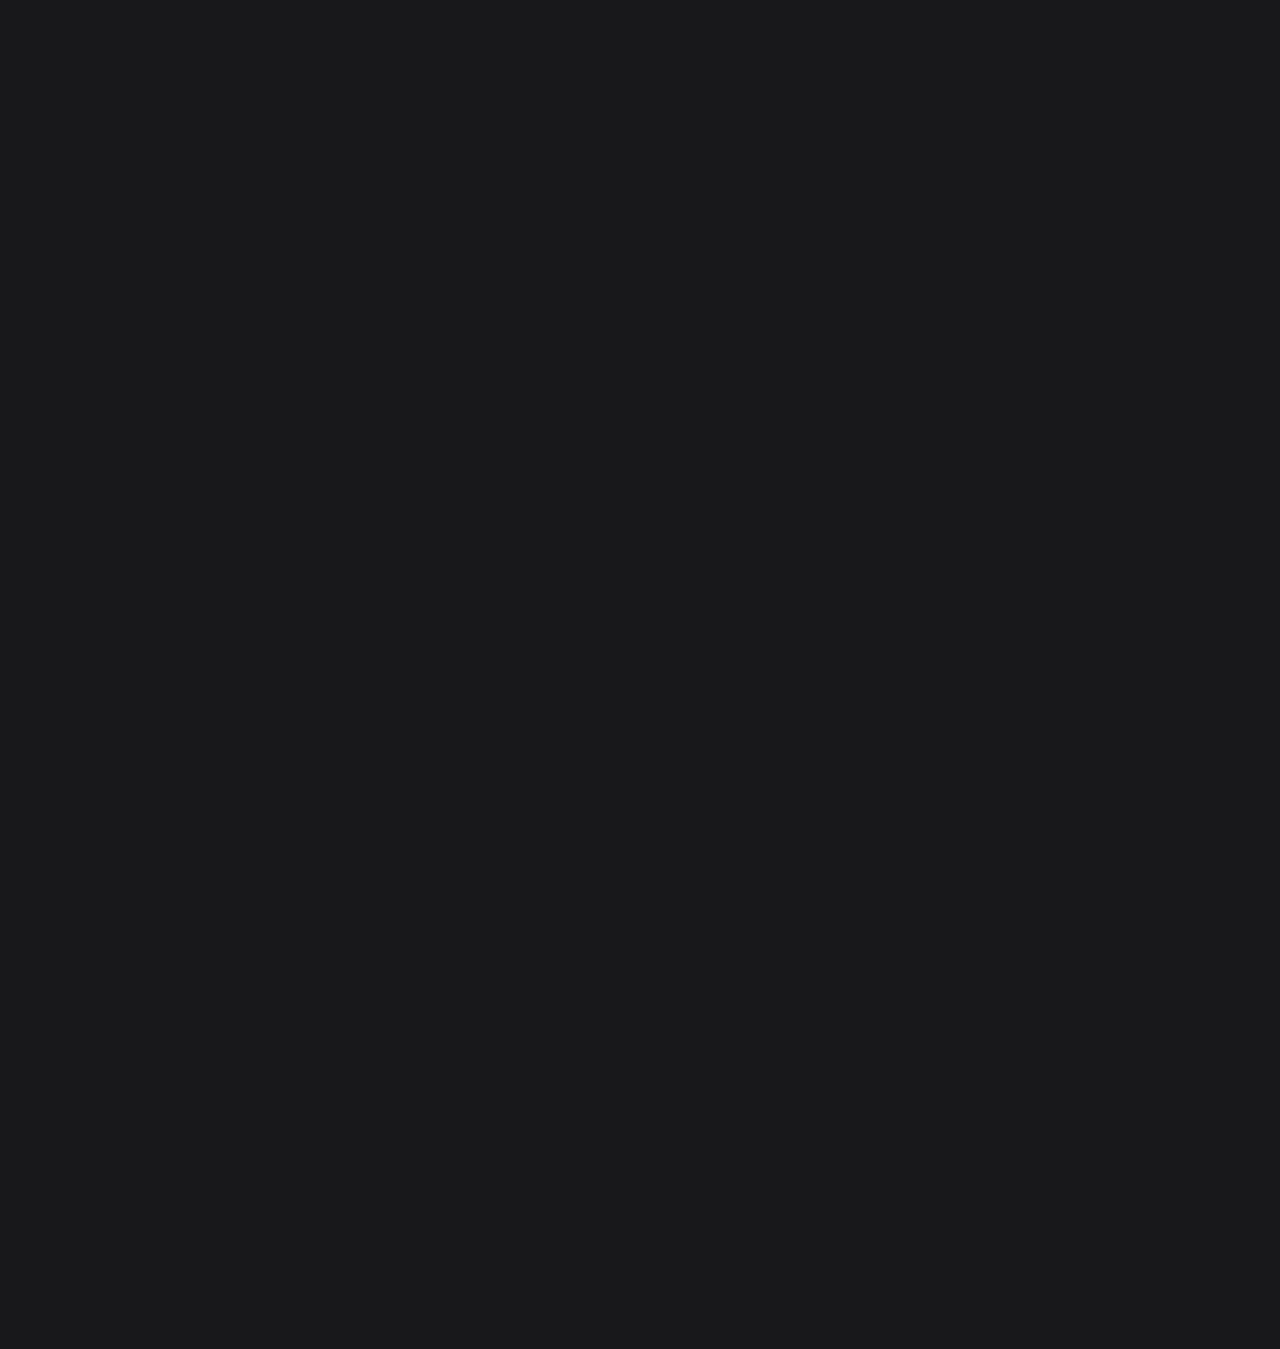
==== commit 1eabc1bd: "fixs bags" ====
--- a/index.html
+++ b/index.html
@@ -91,13 +91,13 @@
                 <div class="features__wrapper">
                   <ul class="features__list">
                     <li class="features__item"><img src="img/svg/icon-expertise.svg" width="70" height="70" alt="icon-expertise">
-                      <div class="heading7 features__subtitle">Expertise</div><span class="bodytext2">Our team consists of&nbsp;experienced VR developers, designers, and technicians who have a&nbsp;passion for VR and a&nbsp;commitment to&nbsp;delivering quality work and give the&nbsp;best service</span>
+                      <div class="heading7 features__subtitle">Expertise</div><span class="body-text2">Our team consists of&nbsp;experienced VR developers, designers, and technicians who have a&nbsp;passion for VR and a&nbsp;commitment to&nbsp;delivering quality work and give the&nbsp;best service</span>
                     </li>
                     <li class="features__item"><img src="img/svg/icon-customization.svg" width="70" height="70" alt="icon-customization">
-                      <div class="heading7 features__subtitle">Customization</div><span class="bodytext2">Every client is unique, and we believe every VR experience should be too. We'll work with you to create a&nbsp;customized solution that meets your specific needs and goals</span>
+                      <div class="heading7 features__subtitle">Customization</div><span class="body-text2">Every client is unique, and we believe every VR experience should be too. We'll work with you to create a&nbsp;customized solution that meets your specific needs and goals</span>
                     </li>
                     <li class="features__item"><img src="img/svg/icon-service.svg" width="70" height="70" alt="icon-service">
-                      <div class="heading7 features__subtitle">Service</div><span class="bodytext2">We believe in&nbsp;providing exceptional customer service, from initial consultation to final delivery. Our goal is to ensure you're satisfied with every aspect of&nbsp;your VR experience.</span>
+                      <div class="heading7 features__subtitle">Service</div><span class="body-text2">We believe in&nbsp;providing exceptional customer service, from initial consultation to final delivery. Our goal is to ensure you're satisfied with every aspect of&nbsp;your VR experience.</span>
                     </li>
                   </ul>
                 </div>
@@ -128,13 +128,13 @@
                 </div>
               </div>
             </div>
-            <div class="about__content"><span class="caption1 about__caption">ABOUT US</span>
-              <h2 class="about__title">Bring your events to life like never before with our VR services.</h2>
+            <div class="about__content">
+              <h2 class="caption1 about__caption">ABOUT US</h2><span class="heading2 about__title">Bring your events to life like never before with our VR services.</span>
               <p>VRNas is a&nbsp;leading provider of VR services for education, entertainment, architecture, and events. Our mission is to bring the power of virtual reality to everyone, allowing them to explore new worlds, learn in&nbsp;new ways, and experience events in&nbsp;a&nbsp;whole new light.</p>
-              <ul class="about__list">
-                <li class="about__item"><img src="img/svg/icon-choice.svg" width="16" height="16" alt="icon-choice"><span>Cutting-Edge Technology</span></li>
-                <li class="about__item"><img src="img/svg/icon-choice.svg" width="16" height="16" alt="icon-choice"><span>Versatile Applications</span></li>
-                <li class="about__item"><img src="img/svg/icon-choice.svg" width="16" height="16" alt="icon-choice"><span>Affordable and Accessible</span></li>
+              <ul>
+                <li><img src="img/svg/icon-choice.svg" width="16" height="16" alt="icon-choice"><span>Cutting-Edge Technology</span></li>
+                <li><img src="img/svg/icon-choice.svg" width="16" height="16" alt="icon-choice"><span>Versatile Applications</span></li>
+                <li><img src="img/svg/icon-choice.svg" width="16" height="16" alt="icon-choice"><span>Affordable and Accessible</span></li>
               </ul><a class="about__link btn" href="#" aria-label="read more"><span>read more</span></a>
             </div>
           </div>
@@ -142,34 +142,35 @@
         <section class="service anim-image">
           <div class="container">
             <div class="service__wrapper">
-              <div class="service__block"><span class="caption1 service__caption">OUR SERVICE</span>
-                <h2 class="service__title">Our Service</h2>
+              <div class="service__block">
+                <h2 class="caption1 service__caption">OUR SERVICE</h2>
+                <p class="heading2 service__title">Our Service</p>
               </div>
               <p>We use the latest VR hardware and software to create high-quality VR experiences that are accessible and affordable. Our goal is to provide exceptional customer service and support, and our team is always available to answer any questions and address any concerns you may have.</p>
             </div>
             <ul class="service__list">
               <li class="service__item"><img src="img/svg/icon-development.svg" width="48" height="48" alt="icon-development">
-                <div class="heading7 service__card-title">VR Development</div><span class="bodytext2">From concept to creation, our team of VR developers will bring your vision to life.</span><a class="service__link btn btn--frame" href="#" aria-label="learn more"><span>LEARN MORE</span></a>
+                <div class="heading7 service__card-title">VR Development</div><span class="body-text2">From concept to creation, our team of VR developers will bring your vision to life.</span><a class="service__link btn btn--frame" href="#" aria-label="learn more"><span>LEARN MORE</span></a>
                 <div class="service__border"></div>
               </li>
               <li class="service__item"><img src="img/svg/icon-design.svg" width="40" height="48" alt="icon-design">
-                <div class="heading7 service__card-title">VR Design</div><span class="bodytext2">Our talented VR designers will create immersive and engaging environments that will captivate your audience.</span><a class="service__link btn btn--frame" href="#" aria-label="learn more"><span>LEARN MORE</span></a>
+                <div class="heading7 service__card-title">VR Design</div><span class="body-text2">Our talented VR designers will create immersive and engaging environments that will captivate your audience.</span><a class="service__link btn btn--frame" href="#" aria-label="learn more"><span>LEARN MORE</span></a>
                 <div class="service__border"></div>
               </li>
               <li class="service__item"><img src="img/svg/icon-consulting.svg" width="48" height="48" alt="icon-consulting">
-                <div class="heading7 service__card-title">VR Consulting</div><span class="bodytext2">Our VR consultants will work with you to ensure that your VR experience meets your goals and exceeds your expectations.</span><a class="service__link btn btn--frame" href="#" aria-label="learn more"><span>LEARN MORE</span></a>
+                <div class="heading7 service__card-title">VR Consulting</div><span class="body-text2">Our VR consultants will work with you to ensure that your VR experience meets your goals and exceeds your expectations.</span><a class="service__link btn btn--frame" href="#" aria-label="learn more"><span>LEARN MORE</span></a>
                 <div class="service__border"></div>
               </li>
               <li class="service__item"><img src="img/svg/icon-games.svg" width="48" height="48" alt="icon-games">
-                <div class="heading7 service__card-title">VR Games</div><span class="bodytext2">We offer a&nbsp;wide selection of VR games that are&nbsp;suitable for players of all ages and skill levels.</span><a class="service__link btn btn--frame" href="#" aria-label="learn more"><span>LEARN MORE</span></a>
+                <div class="heading7 service__card-title">VR Games</div><span class="body-text2">We offer a&nbsp;wide selection of VR games that are&nbsp;suitable for players of all ages and skill levels.</span><a class="service__link btn btn--frame" href="#" aria-label="learn more"><span>LEARN MORE</span></a>
                 <div class="service__border"></div>
               </li>
               <li class="service__item"><img src="img/svg/icon-events.svg" width="48" height="48" alt="icon-events">
-                <div class="heading7 service__card-title">VR Events</div><span class="bodytext2">Make your next event unforgettable with our VR event services.</span><a class="service__link btn btn--frame" href="#" aria-label="learn more"><span>LEARN MORE</span></a>
+                <div class="heading7 service__card-title">VR Events</div><span class="body-text2">Make your next event unforgettable with our VR event services.</span><a class="service__link btn btn--frame" href="#" aria-label="learn more"><span>LEARN MORE</span></a>
                 <div class="service__border"></div>
               </li>
               <li class="service__item"><img src="img/svg/icon-entertainment.svg" width="48" height="48" alt="icon-entertainment">
-                <div class="heading7 service__card-title">VR Entertainment</div><span class="bodytext2">Create a VR escape room, or offer VR experiences at a&nbsp;theme park, we have the expertise and experience to make it happen.</span><a class="service__link btn btn--frame" href="#" aria-label="learn more"><span>LEARN MORE</span></a>
+                <div class="heading7 service__card-title">VR Entertainment</div><span class="body-text2">Create a VR escape room, or offer VR experiences at a&nbsp;theme park, we have the expertise and experience to make it happen.</span><a class="service__link btn btn--frame" href="#" aria-label="learn more"><span>LEARN MORE</span></a>
                 <div class="service__border"></div>
               </li>
             </ul>
@@ -182,8 +183,9 @@
         </section>
         <section class="choose js-parallax anim-image">
           <div class="container">
-            <div class="choose__content"><span class="caption1 choose__caption">WHY CHOOSE US</span>
-              <h2 class="choose__title">Why Choose Us for Your VR Needs</h2>
+            <div class="choose__content">
+              <h2 class="caption1 choose__caption">WHY CHOOSE US</h2>
+              <p class="heading2 choose__title">Why Choose Us for Your VR Needs</p>
               <section data-tabs="element">
                 <div class="accordion" data-accordion="parent" data-single>
                   <h3 class="accordion__title visually-hidden">Features</h3>
@@ -246,8 +248,8 @@
         </section>
         <section class="start anim-image">
           <div class="container">
-            <div class="start__content"><span class="caption1 start__caption">HOW TO GET STARTED</span>
-              <h2 class="start__title">Bringing Your Virtual Reality Dreams&nbsp;to&nbsp;Life</h2>
+            <div class="start__content">
+              <h2 class="caption1 start__caption">HOW TO GET STARTED</h2><span class="heading2 start__title">Bringing Your Virtual Reality Dreams&nbsp;to&nbsp;Life</span>
             </div>
             <div class="start__video">
               <div class="block-video">
@@ -275,19 +277,20 @@
         </section>
         <section class="pricing anim-image">
           <div class="container">
-            <div class="pricing__content"><span class="caption1 pricing__caption">our pricing</span>
-              <h2 class="pricing__title">Affordable VR Services for Everyone</h2>
+            <div class="pricing__content">
+              <h2 class="caption1 pricing__caption">our pricing</h2>
+              <p class="heading2 pricing__title">Affordable VR Services for Everyone</p>
               <p>At VRNas, we believe that everyone should have access to the benefits of VR. That's why we offer a&nbsp;range of pricing options to meet the needs of any budget.</p>
               <div class="pricing__wrapper">
                 <ul class="pricing__list">
                   <li class="pricing__item"><img src="img/svg/icon-pricing.svg" width="42" height="42" alt="icon-pricing">
-                    <p class="heading9">Customizable Packages</p><span class="bodytext3">We understand that each project is unique, so we offer customizable packages to ensure that you get the services you need at a&nbsp;price that works for you. Our team will work with you to create a&nbsp;package that meets your specific goals and budget.</span>
+                    <p class="heading9">Customizable Packages</p><span class="body-text3">We understand that each project is unique, so we offer customizable packages to ensure that you get the services you need at a&nbsp;price that works for you. Our team will work with you to create a&nbsp;package that meets your specific goals and budget.</span>
                   </li>
                   <li class="pricing__item"><img src="img/svg/icon-pricing.svg" width="42" height="42" alt="icon-pricing">
-                    <p class="heading9">Flexible Payment Options</p><span class="bodytext3">We offer flexible payment options to make it easy for you to get started with our services. We accept various payment methods, including credit cards, bank transfers, and PayPal, and we can also work with you to create a&nbsp;payment plan that suits your needs.</span>
+                    <p class="heading9">Flexible Payment Options</p><span class="body-text3">We offer flexible payment options to make it easy for you to get started with our services. We accept various payment methods, including credit cards, bank transfers, and PayPal, and we can also work with you to create a&nbsp;payment plan that suits your needs.</span>
                   </li>
                   <li class="pricing__item"><img src="img/svg/icon-pricing.svg" width="42" height="42" alt="icon-pricing">
-                    <p class="heading9">Satisfaction Guarantee</p><span class="bodytext3">We stand behind our services and are committed to ensuring that you are completely satisfied with the final product. If for any reason you are not happy with our services, we will work with you to make it right or provide a&nbsp;full refund.</span>
+                    <p class="heading9">Satisfaction Guarantee</p><span class="body-text3">We stand behind our services and are committed to ensuring that you are completely satisfied with the final product. If for any reason you are not happy with our services, we will work with you to make it right or provide a&nbsp;full refund.</span>
                   </li>
                 </ul>
               </div>
@@ -295,7 +298,7 @@
             <div class="pricing__block">
               <p class="caption2 pricing__teaser">Start from</p>
               <p class="pricing__price">$99</p><a class="pricing__link btn" href="#" aria-label="get started"><span>get started</span></a>
-              <p class="bodytext4 pricing__note">30 Days Moneyback Guarantee</p>
+              <p class="body-text4 pricing__note">30 Days Moneyback Guarantee</p>
             </div>
             <div class="pricing__img">
               <picture>
@@ -311,8 +314,9 @@
         </section>
         <section class="partners anim-image">
           <div class="container">
-            <div class="partners__content"><span class="caption1 partners__caption">Our Trusted Partners</span>
-              <h2 class="partners__title">Discover the Companies We Work With</h2>
+            <div class="partners__content">
+              <h2 class="caption1 partners__caption">Our Trusted Partners</h2>
+              <p class="heading2 partners__title">Discover the Companies We Work With</p>
             </div>
             <div class="partners__img">
               <ul class="partners__list">
--- a/css/style.min.css
+++ b/css/style.min.css
@@ -0,0 +1,3 @@
+/*! normalize.css v8.0.1 | MIT License | github.com/necolas/normalize.css */
+@-webkit-keyframes disableBreakpointAnimation{0%,to{visibility:hidden;opacity:0}}@keyframes disableBreakpointAnimation{0%,to{visibility:hidden;opacity:0}}@-webkit-keyframes pulse{0%{-webkit-transform:translateX(-50%) scale(1);transform:translateX(-50%) scale(1)}to{-webkit-transform:translateX(-50%) scale(1.1);transform:translateX(-50%) scale(1.1)}}@keyframes pulse{0%{-webkit-transform:translateX(-50%) scale(1);transform:translateX(-50%) scale(1)}to{-webkit-transform:translateX(-50%) scale(1.1);transform:translateX(-50%) scale(1.1)}}html{-webkit-text-size-adjust:100%}details,main{display:block}h1{margin:.67em 0;color:#fff;font-weight:600;font-size:64px;line-height:normal;letter-spacing:-.32px}hr{-webkit-box-sizing:content-box;box-sizing:content-box;height:0;overflow:visible}code,kbd,pre,samp{font-size:1em;font-family:monospace,monospace}a{background-color:transparent;color:#18181b;text-decoration:none}abbr[title]{-webkit-text-decoration:underline dotted;text-decoration:underline dotted;border-bottom:none}b,strong{font-weight:bolder}small{font-size:80%}sub,sup{position:relative;font-size:75%;line-height:0;vertical-align:baseline}sub{bottom:-.25em}sup{top:-.5em}img{border-style:none}button,input,optgroup,select,textarea{margin:0;font-size:100%;line-height:1.15;font-family:inherit}button,input{overflow:visible}button,select{text-transform:none}[type=button]::-moz-focus-inner,[type=reset]::-moz-focus-inner,[type=submit]::-moz-focus-inner,button::-moz-focus-inner{padding:0;border-style:none}[type=button]:-moz-focusring,[type=reset]:-moz-focusring,[type=submit]:-moz-focusring,button:-moz-focusring{outline:1px dotted ButtonText}fieldset{padding:.35em .75em .625em}legend{display:table;max-width:100%;color:inherit;white-space:normal}progress{vertical-align:baseline}textarea{overflow:auto;resize:none}[type=checkbox],[type=radio],legend{-webkit-box-sizing:border-box;box-sizing:border-box;padding:0}[type=number]::-webkit-inner-spin-button,[type=number]::-webkit-outer-spin-button{height:auto}[type=search]{outline-offset:-2px;-webkit-appearance:textfield}[type=search]::-webkit-search-decoration{-webkit-appearance:none}::-webkit-file-upload-button{font:inherit;-webkit-appearance:button}summary{display:list-item}[hidden],template{display:none}@font-face{font-style:normal;font-weight:700;font-family:"Chakra Petch";font-display:swap;src:url(../fonts/chakrapetch-bold.woff2) format("woff2")}@font-face{font-style:normal;font-weight:600;font-family:"Chakra Petch";font-display:swap;src:url(../fonts/chakrapetch-semibold.woff2) format("woff2")}@font-face{font-style:normal;font-weight:500;font-family:"Chakra Petch";font-display:swap;src:url(../fonts/chakrapetch-medium.woff2) format("woff2")}@font-face{font-style:normal;font-weight:400;font-family:"Chakra Petch";font-display:swap;src:url(../fonts/chakrapetch-regular.woff2) format("woff2")}@font-face{font-style:normal;font-weight:300;font-family:"Chakra Petch";font-display:swap;src:url(../fonts/chakrapetch-light.woff2) format("woff2")}*,::after,::before{-webkit-box-sizing:border-box;box-sizing:border-box}body,html{margin:0;padding:0;min-height:100vh}html{font-style:normal;font-weight:300;font-size:16px;line-height:28px;font-family:"Chakra Petch","Arial",sans-serif;color:#d1d1d1;-webkit-font-smoothing:antialiased;-moz-osx-font-smoothing:grayscale;text-rendering:optimizeLegibility}body{width:100%;height:100%;background-color:#18181b}img,video{display:block;max-width:100%;height:auto}input:-webkit-autofill{-webkit-box-shadow:inset 0 0 0 1000px #fff;box-shadow:inset 0 0 0 1000px #fff;-webkit-text-fill-color:#18181b}input,select,textarea{border-radius:0}input::-webkit-input-placeholder,textarea::-webkit-input-placeholder{opacity:1}input::-moz-placeholder,textarea::-moz-placeholder{opacity:1}input::-ms-input-placeholder,textarea::-ms-input-placeholder{opacity:1}input::placeholder,textarea::placeholder{opacity:1}input:invalid,textarea:invalid{-webkit-box-shadow:none;box-shadow:none}input::-ms-clear,input::-ms-reveal{display:none}input[type=search]::-webkit-search-cancel-button,input[type=search]::-webkit-search-decoration,input[type=search]::-webkit-search-results-button,input[type=search]::-webkit-search-results-decoration{-webkit-appearance:none;appearance:none}input::-webkit-inner-spin-button,input::-webkit-outer-spin-button{margin:0;-webkit-appearance:none;appearance:none}input[type=number]{-webkit-appearance:textfield;-moz-appearance:textfield;appearance:textfield}input:matches([type=email],[type=number],[type=password],[type=search],[type=tel],[type=text],[type=url]),select,textarea{-webkit-appearance:none;-moz-appearance:none;appearance:none}[type=button],[type=reset],[type=submit],button{-webkit-appearance:none;-moz-appearance:none;appearance:none}.wrapper{position:relative;display:-webkit-box;display:-ms-flexbox;display:flex;-webkit-box-orient:vertical;-webkit-box-direction:normal;-ms-flex-direction:column;flex-direction:column;min-height:100vh;min-height:calc(100*var(--vh, 1vh))}.wrapper .footer,.wrapper .header{-ms-flex-negative:0;flex-shrink:0}.wrapper main{-webkit-box-flex:1;-ms-flex-positive:1;flex-grow:1}.wrapper__decor{position:absolute;top:0;right:0}.visually-hidden{position:absolute;width:1px;height:1px;margin:-1px;padding:0;overflow:hidden;white-space:nowrap;border:0;clip:rect(0 0 0 0);-webkit-clip-path:inset(100%);clip-path:inset(100%)}.scroll-lock-ios{position:fixed;overflow:hidden}.scroll-lock{overflow:hidden}.no-scrollbar{-ms-overflow-style:none;scrollbar-width:none}.no-scrollbar::-webkit-scrollbar{display:none}.no-transition{-webkit-transition:none!important;transition:none!important}.js-focus-visible :focus:not(.focus-visible){outline:0}.link{-webkit-user-select:none;-moz-user-select:none;-ms-user-select:none;user-select:none;-webkit-transition:opacity .3s ease;transition:opacity .3s ease}@media (hover:hover){.link:hover:not(.focus-visible){opacity:.8}}.link.focus-visible:focus{opacity:.8}.container{position:relative;width:100%;max-width:1920px;margin:0 auto;padding:0 120px}@media (max-width:1439px){.container{padding:0 40px}}@media (max-width:1023px){.container{padding:0 24px}}@media (max-width:767px){.container{padding:0 16px}}.container--sticky,.header .container{display:-webkit-box;display:-ms-flexbox;display:flex}@media (max-width:1023px){.container--sticky{-webkit-box-orient:vertical;-webkit-box-direction:normal;-ms-flex-direction:column;flex-direction:column}}.container--no-padding{padding:0}@media (max-width:1023px){h1{font-size:48px;line-height:58px;letter-spacing:-.24px}}.heading2{color:#fff;font-weight:600;font-size:48px;line-height:58px;letter-spacing:-.24px}@media (max-width:1023px){.heading2{font-size:32px;line-height:normal;letter-spacing:-.16px}}.heading3{color:#fff;font-weight:600;font-size:40px;line-height:58px;letter-spacing:-.2px}@media (max-width:1023px){.heading3{font-size:28px;font-weight:600;line-height:normal;letter-spacing:-.14px}}.heading4{color:#fff;font-weight:500;font-size:36px;line-height:44px;letter-spacing:-.72px}@media (max-width:1023px){.heading4{font-weight:500;font-size:20px;line-height:normal;letter-spacing:normal}}.heading5,.heading6{color:#fff;font-weight:600;font-size:32px;line-height:normal;letter-spacing:-.16px}.heading6{font-size:28px;letter-spacing:-.14px}.heading7,.heading8,.heading9{color:#fff;font-weight:400;font-size:20px;line-height:normal}.heading8,.heading9{font-weight:500}.heading9{font-weight:400;font-size:18px}.heading10,.heading11,.heading12{color:#fff;font-weight:600;font-size:16px;line-height:28px}.heading11,.heading12{line-height:normal}.heading12{font-weight:400;font-size:14px}.body-text2,.body-text3,.body-text4{font-weight:400;font-size:14px;line-height:28px}.body-text3,.body-text4{font-size:16px}.body-text4{font-size:12px;line-height:20px}.caption1{width:-webkit-max-content;width:-moz-max-content;width:max-content;color:#fff;font-weight:500;font-size:16px;line-height:normal;text-transform:uppercase;letter-spacing:2.24px}.caption2,.caption3{color:#fff;font-weight:500;font-size:14px;line-height:20px}.caption3{font-size:10px;line-height:14px}.header{position:relative;padding:40px 0}@media (max-width:1023px){.header{padding:43px 0}}.header .container{position:relative;-ms-flex-wrap:wrap;flex-wrap:wrap;-webkit-box-pack:justify;-ms-flex-pack:justify;justify-content:space-between}@media (max-width:1023px){.header .container{-webkit-box-orient:vertical;-webkit-box-direction:normal;-ms-flex-direction:column;flex-direction:column;width:100vw}}.header__logo{-ms-flex-negative:0;flex-shrink:0;-ms-flex-item-align:start;align-self:flex-start;margin:0 80px 0 0}@media (max-width:1439px){.header__logo{margin:0 60px 0 0}}@media (max-width:1279px){.header__logo{margin:0 40px 0 0}}.header__logo img{width:101px;height:30px}.header--fixed{position:sticky;top:0;z-index:10;width:100%;max-width:100vw;background-color:rgba(24,24,27,.5);-webkit-backdrop-filter:blur(5px);backdrop-filter:blur(5px);-webkit-transition:background-color .3s ease;transition:background-color .3s ease}.header--bg{background-color:#18181b}.main-nav{display:-webkit-box;display:-ms-flexbox;display:flex;-ms-flex-wrap:wrap;flex-wrap:wrap;position:relative;z-index:1;-webkit-transition:height 1s;transition:height 1s}@media (max-width:1023px){.main-nav{-webkit-box-pack:center;-ms-flex-pack:center;justify-content:center}.main-nav.is-closed{height:0}.main-nav.is-opened{z-index:50;height:100vh;opacity:1;-webkit-transition:height .3s linear;transition:height .3s linear}}.main-nav__wrapper{display:-webkit-box;display:-ms-flexbox;display:flex;-ms-flex-wrap:wrap;flex-wrap:wrap}@media (max-width:1023px){.main-nav__wrapper{-webkit-box-orient:vertical;-webkit-box-direction:normal;-ms-flex-direction:column;flex-direction:column;margin:100px 0 0;opacity:0;-webkit-transition:opacity .3s linear,visibility .3s linear;transition:opacity .3s linear,visibility .3s linear}.main-nav.is-closed .main-nav__wrapper{visibility:hidden}.main-nav.is-opened .main-nav__wrapper{visibility:visible;opacity:1;-webkit-transition:opacity .3s linear .5s,visibility .3s linear;transition:opacity .3s linear .5s,visibility .3s linear}}.main-nav__list{display:-webkit-box;display:-ms-flexbox;display:flex;-ms-flex-wrap:wrap;flex-wrap:wrap;margin:0 131px 0 60px;padding:0;list-style:none;font-weight:300;line-height:28px}@media (max-width:1439px){.main-nav__list{margin:0 40px 0 20px}}@media (max-width:1023px){.main-nav__list{-webkit-box-orient:vertical;-webkit-box-direction:normal;-ms-flex-direction:column;flex-direction:column;-webkit-box-align:center;-ms-flex-align:center;align-items:center;margin:0}}.main-nav__item{margin:2px 65px 0 0}@media (max-width:1023px){.main-nav__item{margin:20px 0 0}}.main-nav__link{position:relative;color:#fff}.main-nav__link.is-active{font-weight:500}.main-nav__link::after{content:"";position:absolute;left:50%;-webkit-transform:translate(-50%,-50%);transform:translate(-50%,-50%);top:50%;height:200%;width:130%}.main-nav__toggle.btn{z-index:55;display:none;-ms-flex-wrap:wrap;flex-wrap:wrap;-webkit-box-pack:center;-ms-flex-pack:center;justify-content:center;-webkit-box-align:center;-ms-flex-align:center;align-items:center;width:32px;height:32px;padding:0;cursor:pointer;-webkit-transition:opacity .3s ease;transition:opacity .3s ease}@media (max-width:1023px){.main-nav__toggle.btn{display:-webkit-box;display:-ms-flexbox;display:flex}}.main-nav.is-closed .main-nav__toggle,.main-nav.is-opened .main-nav__toggle{position:absolute;top:-32px;right:0}.main-nav.is-closed .main-nav__toggle::after,.main-nav.is-opened .main-nav__toggle::after{content:"";position:absolute;height:8px;width:35%;background-image:url(../img/sprite/icon-burger.svg);background-position:center;background-repeat:no-repeat;-webkit-transition:background .3s linear;transition:background .3s linear}.main-nav.is-opened .main-nav__toggle::after{height:10px;width:10px;background-image:url(../img/sprite/icon-close.svg)}.main-nav.is-opened .main-nav__toggle:focus::after{opacity:.5}.main-nav__scroll{position:relative;z-index:1;margin:-10px 0 0 auto}@media (max-width:1023px){.main-nav__scroll{margin:40px auto 0}}.main-nav__scroll.btn--frame{padding:12px 24px}.footer{position:relative;z-index:9;padding:40px 0;line-height:28px}@media (max-width:1023px){.footer{overflow:hidden;padding:14px 0}}.footer__caption{margin:2px 0 0}.footer__socials .socials__list,.footer__wrapper{display:-webkit-box;display:-ms-flexbox;display:flex;-ms-flex-wrap:wrap;flex-wrap:wrap}.footer__wrapper{position:relative;z-index:1;padding:2px 0 0}@media (max-width:1023px){.footer__wrapper{-webkit-box-orient:horizontal;-webkit-box-direction:normal;-ms-flex-direction:row;flex-direction:row;-ms-flex-wrap:wrap;flex-wrap:wrap}}.footer__logo{width:101px;height:30px}@media (max-width:1023px){.footer__logo{margin:8px 20px 0 0}.footer__socials{margin:0 0 0 auto}}.footer__socials .socials__list{list-style:none;margin:120px 0 0 -20px;padding:0 50px 0 0}@media (max-width:1023px){.footer__socials .socials__list{margin:-20px 0 0;padding:0}}@media (max-width:419px){.footer__socials .socials__list{margin:20px 0 0}}.footer__socials .socials__item,.footer__socials .socials__link{-webkit-box-align:center;-ms-flex-align:center;align-items:center;-webkit-box-pack:center;-ms-flex-pack:center;justify-content:center;border-radius:50%}.footer__socials .socials__item{display:-webkit-inline-box;display:-ms-inline-flexbox;display:inline-flex;width:46px;height:46px;margin:20px 0 0 20px;border:1px double transparent;color:#fff;background-image:-webkit-gradient(linear,left top,left bottom,from(#18181b),to(#18181b)),radial-gradient(circle at left top,#0cbaf1,#e95ce9);background-image:linear-gradient(#18181b,#18181b),radial-gradient(circle at left top,#0cbaf1,#e95ce9);background-origin:border-box;background-clip:padding-box,border-box}.footer__socials .socials__link{display:-webkit-box;display:-ms-flexbox;display:flex;width:100%;height:100%}.footer__list{list-style:none;margin:0;padding:0 5px 0 0}.footer__item{margin:16px 0 0}.footer__block,.footer__link{display:-webkit-box;display:-ms-flexbox;display:flex;-ms-flex-wrap:wrap;flex-wrap:wrap}.footer__link{position:relative;color:#fff}.footer__link::after{content:"";position:absolute;left:50%;-webkit-transform:translate(-50%,-50%);transform:translate(-50%,-50%);top:50%;height:150%;width:100%}.footer__block{-webkit-box-orient:vertical;-webkit-box-direction:normal;-ms-flex-direction:column;flex-direction:column;-webkit-box-flex:0;-ms-flex:0 0 35.1%;flex:0 0 35.1%;margin:-2px 0 0}@media (max-width:1023px){.footer__block{-webkit-box-orient:horizontal;-webkit-box-direction:normal;-ms-flex-direction:row;flex-direction:row;-ms-flex-wrap:wrap;flex-wrap:wrap;-webkit-box-pack:justify;-ms-flex-pack:justify;justify-content:space-between;-webkit-box-flex:0;-ms-flex:0 0 100%;flex:0 0 100%}}.footer__quicklinks{-webkit-box-flex:0;-ms-flex:0 0 19.5%;flex:0 0 19.5%}@media (max-width:1023px){.footer__quicklinks{-webkit-box-flex:0;-ms-flex:0 0 47%;flex:0 0 47%;margin:55px 0 0}}.footer__support{-webkit-box-flex:0;-ms-flex:0 0 18.2%;flex:0 0 18.2%}@media (max-width:1023px){.footer__support{-webkit-box-flex:0;-ms-flex:0 0 50%;flex:0 0 50%;margin:55px 0 0}}.footer__help{-webkit-box-flex:0;-ms-flex:0 0 27.2%;flex:0 0 27.2%}@media (max-width:1023px){.footer__help{-webkit-box-flex:0;-ms-flex:0 0 100%;flex:0 0 100%;margin:60px 0 0}}.footer__help svg{margin:5px 0 0;color:#b0b0b2}.footer__help .footer__link{-webkit-user-select:auto;-moz-user-select:auto;-ms-user-select:auto;user-select:auto}.footer__copyright,.footer__help-icon{display:-webkit-box;display:-ms-flexbox;display:flex;-ms-flex-wrap:wrap;flex-wrap:wrap;-webkit-box-pack:center;-ms-flex-pack:center;justify-content:center}.footer__help-icon{width:20px;margin:0 8px 0 0}.footer__copyright{position:relative;text-align:center;margin:33px 0 0;padding:32px 0 0;color:#fff}.footer__copyright::after{content:"";position:absolute;top:0;left:0;height:1px;width:100%;background-image:radial-gradient(circle at left top,#0cbaf1,#e95ce9)}@media (max-width:1023px){.footer__copyright{margin:47px 0 0}}.footer__decor{position:absolute;bottom:0;left:0}@media (max-width:1023px){.footer__decor{bottom:-7px;width:637px;height:314px}}.footer__decor img{width:1010px;height:498px}@media (max-width:1023px){.footer__decor img{width:637px;height:314px}}.footer.anim-image{-webkit-transition:opacity .3s ease,-webkit-transform .6s ease;transition:transform .6s ease,opacity .3s ease;transition:transform .6s ease,opacity .3s ease,-webkit-transform .6s ease;-webkit-transform:translateY(30%);transform:translateY(30%);opacity:0;will-change:transform,opacity}.footer.anim-image.is-active{-webkit-transform:translateY(0);transform:translateY(0);opacity:1}.btn{display:-webkit-inline-box;display:-ms-inline-flexbox;display:inline-flex;-webkit-box-pack:center;-ms-flex-pack:center;justify-content:center;-webkit-box-align:center;-ms-flex-align:center;align-items:center;padding:18px 38px;color:#fff;background:-webkit-gradient(linear,left top,right top,from(#0cbaf1),to(#e95ce9));background:linear-gradient(90deg,#0cbaf1 0,#e95ce9 100%);font-weight:700;font-size:14px;line-height:14px;text-transform:uppercase;letter-spacing:1.5px;border:0;cursor:pointer;-webkit-user-select:none;-moz-user-select:none;-ms-user-select:none;user-select:none;-webkit-transition:opacity .3s ease;transition:opacity .3s ease}.btn:disabled{opacity:.3;pointer-events:none}@media (hover:hover){.btn:hover:not(.focus-visible){opacity:.8}}.btn.focus-visible:focus{opacity:.8}.btn--frame{padding:10px 38px;color:#fff;font-weight:300;font-size:16px;line-height:28px;text-transform:none;letter-spacing:normal;background:0 0;border:1px solid transparent;-o-border-image:linear-gradient(90deg,#0cbaf1 0,#e95ce9 100%);border-image:-webkit-gradient(linear,left top,right top,from(#0cbaf1),to(#e95ce9));border-image:linear-gradient(90deg,#0cbaf1 0,#e95ce9 100%);border-image-slice:1}.custom-input,.custom-textarea{position:relative;display:-webkit-box;display:-ms-flexbox;display:flex;width:530px;padding:14px 0 28px}@media screen and (max-width:767px){.custom-input,.custom-textarea{padding:4px 0 48px;width:100%}}.custom-input label,.custom-textarea label{display:-webkit-box;display:-ms-flexbox;display:flex;-webkit-box-align:center;-ms-flex-align:center;align-items:center;width:100%}@media screen and (max-width:767px){.custom-input label,.custom-textarea label{-webkit-box-align:start;-ms-flex-align:start;align-items:flex-start;-webkit-box-orient:vertical;-webkit-box-direction:normal;-ms-flex-direction:column;flex-direction:column}}.custom-input label input,.custom-input label textarea,.custom-textarea label input,.custom-textarea label textarea{-webkit-box-flex:1;-ms-flex-positive:1;flex-grow:1;max-width:300px;min-height:48px;margin-left:auto;padding:10px;border-radius:5px;border:0}@media screen and (max-width:767px){.custom-input label input,.custom-input label textarea,.custom-textarea label input,.custom-textarea label textarea{max-width:unset;width:100%}.custom-input__label,.custom-textarea__label{margin:0 0 18px}}.custom-input__error,.custom-textarea__error{position:absolute;right:0;bottom:35px;color:#ff4747;opacity:0;-webkit-transition:opacity .3s ease;transition:opacity .3s ease}@media screen and (max-width:767px){.custom-input__error,.custom-textarea__error{bottom:20px}}.custom-input.is-invalid input,.custom-input.is-invalid textarea,.custom-textarea.is-invalid input,.custom-textarea.is-invalid textarea{outline:1px solid #ff4747}.custom-input.is-invalid input:focus,.custom-input.is-invalid input:hover,.custom-input.is-invalid textarea:focus,.custom-input.is-invalid textarea:hover,.custom-textarea.is-invalid input:focus,.custom-textarea.is-invalid input:hover,.custom-textarea.is-invalid textarea:focus,.custom-textarea.is-invalid textarea:hover{border:1px solid #ff4747}.custom-input.is-valid input,.custom-textarea.is-valid input{outline:1px solid #00c566}.custom-input.is-valid input:focus,.custom-input.is-valid input:hover,.custom-textarea.is-valid input:focus,.custom-textarea.is-valid input:hover{outline:1px solid #00c566}.custom-input .input-message,.custom-textarea .input-message{position:absolute;left:0;bottom:5px}.custom-input .input-message.is-invalid,.custom-textarea .input-message.is-invalid{color:#ff4747}.custom-input .input-message.is-valid,.custom-textarea .input-message.is-valid{outline:1px solid #00c566}.intro{position:relative;overflow:hidden;padding:77px 0 0}@media (max-width:1023px){.intro{padding:38px 0 0}}.intro .container,.intro__wrapper{display:-webkit-box;display:-ms-flexbox;display:flex}.intro .container{-webkit-box-orient:vertical;-webkit-box-direction:normal;-ms-flex-direction:column;flex-direction:column}.intro__wrapper{position:relative;-webkit-box-pack:justify;-ms-flex-pack:justify;justify-content:space-between}@media (max-width:1023px){.intro__wrapper{-webkit-box-orient:vertical;-webkit-box-direction:normal;-ms-flex-direction:column;flex-direction:column}}.intro__content{position:relative;display:-webkit-box;display:-ms-flexbox;display:flex;-webkit-box-orient:vertical;-webkit-box-direction:normal;-ms-flex-direction:column;flex-direction:column;-webkit-box-align:start;-ms-flex-align:start;align-items:flex-start;-webkit-box-flex:0;-ms-flex:0 0 45%;flex:0 0 45%}.intro__content p{width:80%;margin:12px 0 0}@media (max-width:1279px){.intro__content p{width:92%}}@media (max-width:1023px){.intro__content p{width:92%}}.intro__content .intro__picture{position:absolute;z-index:1;bottom:67px;right:-10px}@media (max-width:1023px){.intro__content .intro__picture{bottom:-420px;left:0}}@media (max-width:767px){.intro__content .intro__picture{bottom:-252px}}.intro__content .intro__picture img{width:196px;height:128px;-o-object-fit:cover;object-fit:cover}.intro__title{margin:0}.intro__link{position:relative;z-index:2;margin:32px 0 0}.intro__block{display:-webkit-box;display:-ms-flexbox;display:flex;-ms-flex-wrap:wrap;flex-wrap:wrap;margin:82px 0 0;padding:0 0 20px}@media (max-width:1023px){.intro__block{margin:32px 0 0}}.intro__list{list-style:none;display:-webkit-box;display:-ms-flexbox;display:flex;margin:0 0 0 15px;padding:0}@media (max-width:1023px){.intro__list{margin:0 0 0 13px}}.intro__item{border-radius:50%;margin:0 0 0 -13px;border:1px solid #18181b}.intro__item img{width:102%;max-width:102%;margin:-1px 0 0 -1px}.intro__teaser{position:relative;display:-webkit-box;display:-ms-flexbox;display:flex;-webkit-box-align:center;-ms-flex-align:center;align-items:center;margin:0 0 0 18px}.intro__teaser b{color:#fff;font-weight:600}.intro__img img,.intro__item img,.intro__teaser img{-o-object-fit:cover;object-fit:cover}.intro__teaser img{position:absolute;bottom:14px;left:-6px;width:48px;height:7px}.intro__img{position:relative;-webkit-box-flex:0;-ms-flex:0 0 44.9%;flex:0 0 44.9%}@media (max-width:1023px){.intro__img{left:33.6%;-webkit-box-flex:0;-ms-flex:0 0 100%;flex:0 0 100%;margin:-26px 0 0 44px}}.intro__img .intro__big-picture{margin:-73px 0 0 13px}@media (max-width:1023px){.intro__img .intro__big-picture{margin:0}}.intro__decor,.intro__img .intro__light{position:absolute;z-index:-1;bottom:-150px;left:-274px}@media (max-width:1023px){.intro__img .intro__light{bottom:-258px;left:-255px}}.intro__img .intro__light img{width:1073px;height:auto;max-width:200%}.intro__img img{width:100%;max-width:100%}.intro__decor{bottom:96px;left:0}@media (max-width:1023px){.intro__decor{bottom:unset;top:168px}}.intro__decor svg{width:1097px;height:721px}.features{margin:6px 0 0}.features,.features .container{position:relative}.features__wrapper{margin:-6px 0 0;padding:42px 5.33% 53px;border:1px double transparent;background-image:-webkit-gradient(linear,left top,left bottom,from(#252532),to(#252532)),-webkit-gradient(linear,left top,right top,from(rgba(255,255,255,.5)),to(rgba(255,255,255,0)));background-image:linear-gradient(#252532,#252532),linear-gradient(90deg,rgba(255,255,255,.5),rgba(255,255,255,0));background-origin:border-box;background-clip:padding-box,border-box}@media (max-width:1023px){.features__wrapper{padding:36px}}.features__list{list-style:none;display:-webkit-box;display:-ms-flexbox;display:flex;-ms-flex-wrap:wrap;flex-wrap:wrap;margin:-50px 0 0 -4.45%;padding:0}@media (max-width:1023px){.features__list{-webkit-box-orient:vertical;-webkit-box-direction:normal;-ms-flex-direction:column;flex-direction:column;margin:-50px 0 0}}.features__item{-webkit-box-flex:0;-ms-flex:0 0 28.8%;flex:0 0 28.8%;margin:50px 0 0 4.45%}@media (max-width:1023px){.features__item{-webkit-box-flex:0;-ms-flex:0 0 100%;flex:0 0 100%;margin:52px 0 0}}.features__item svg{width:70px;height:70px}.features__item span{margin:10px 0 0}.features--about .container,.features__item span,.features__subtitle{display:-webkit-box;display:-ms-flexbox;display:flex}.features__subtitle{margin:42px 0 0}.features--about{margin:40px 0 0}@media (max-width:1023px){.features--about{margin:-241px 0 0}}.features--about .container{position:relative;-webkit-box-orient:vertical;-webkit-box-direction:normal;-ms-flex-direction:column;flex-direction:column;-webkit-box-align:center;-ms-flex-align:center;align-items:center}.features--about .features__caption{max-width:-webkit-max-content;max-width:-moz-max-content;max-width:max-content;margin:0 auto;text-align:center;color:transparent;background-image:radial-gradient(circle at left top,#0cbaf1,#e95ce9);-webkit-background-clip:text;background-clip:text}.features--about .features__title{-webkit-box-pack:center;-ms-flex-pack:center;justify-content:center;width:55%;margin:12px auto 0;text-align:center}@media (max-width:1023px){.features--about .features__title{width:100%}}.features--about .features__wrapper{margin:54px 0 0}@media (max-width:1023px){.features--about .features__wrapper{margin:33px 0 0}}.features__decor{position:absolute;z-index:-1;bottom:137px;left:-20px}@media (max-width:1023px){.features__decor{display:none}}.about--about-us .about__decor svg,.about__decor svg,.features__decor svg{width:1097px;height:721px}.features.anim-image{-webkit-transition:opacity .3s ease,-webkit-transform .6s ease;transition:transform .6s ease,opacity .3s ease;transition:transform .6s ease,opacity .3s ease,-webkit-transform .6s ease;-webkit-transform:translateY(30%);transform:translateY(30%);opacity:0;will-change:transform,opacity}.features.anim-image.is-active{-webkit-transform:translateY(0);transform:translateY(0);opacity:1}.large-small-picture{overflow:hidden;position:absolute;max-width:1200px}.large-small-picture__inner{position:relative}.large-small-picture__img{position:absolute;top:0;bottom:0;left:0;right:0;display:block;max-width:100%;height:100%}.about--about-us .about__img .large-small-picture img,.about__img .large-small-picture img,.choose__img .large-small-picture img,.large-small-picture__img,.large-small-picture__img img{width:100%;-o-object-fit:cover;object-fit:cover}.about{position:relative;margin:200px 0 0}@media (max-width:1023px){.about{overflow:hidden;margin:20px 0 0}}.about .container{position:relative;display:-webkit-box;display:-ms-flexbox;display:flex;-webkit-box-pack:justify;-ms-flex-pack:justify;justify-content:space-between}@media (max-width:1023px){.about .container{-webkit-box-orient:vertical;-webkit-box-direction:normal;-ms-flex-direction:column;flex-direction:column}}.about ul,.about__content{-webkit-box-orient:vertical;-webkit-box-direction:normal;-ms-flex-direction:column;flex-direction:column}.about__content{position:relative;display:-webkit-box;display:-ms-flexbox;display:flex;-webkit-box-align:start;-ms-flex-align:start;align-items:flex-start;-webkit-box-flex:0;-ms-flex:0 0 48.15%;flex:0 0 48.15%}@media (max-width:1023px){.about__content{-webkit-box-flex:0;-ms-flex:0 0 100%;flex:0 0 100%}}.about__content p{width:90%;margin:12px 0 0}@media (max-width:1279px){.about__content p{width:92%}}@media (max-width:1023px){.about__content p{width:101%}}.about__caption{margin:0;color:transparent;background-image:radial-gradient(circle at left top,#0cbaf1,#e95ce9);-webkit-background-clip:text;background-clip:text}.about__title{width:95%;margin:13px 0 0}@media (max-width:1023px){.about__title{width:100%;margin:12px 0 0}}.about__link{position:relative;z-index:1;margin:32px 0 0}.about ul{list-style:none;margin:10px 0 0;padding:0}.about li,.about li span,.about ul{display:-webkit-box;display:-ms-flexbox;display:flex}.about li{-webkit-box-align:center;-ms-flex-align:center;align-items:center;margin:14px 0 0}.about li img{width:16px;height:16px}.about li span{margin:0 0 0 12px;font-weight:400;font-size:16px;line-height:28px}.about__img{position:relative;-webkit-box-flex:0;-ms-flex:0 0 51.85%;flex:0 0 51.85%;min-height:39vh}@media (max-width:1499px){.about__img{min-height:auto}}@media (max-width:1023px){.about__img{-webkit-box-flex:0;-ms-flex:0 0 100%;flex:0 0 100%}}.about__img .large-small-picture{height:200%;width:100%;margin:-10% 0 0 -10%}@media (max-width:1499px){.about__img .large-small-picture{width:169.5%;margin:-27.7% 0 0 -45.5%}}@media (max-width:1023px){.about__img .large-small-picture{position:relative;height:135vh;margin:2.3% 0 0 -15.5%}}@media (max-width:767px){.about__img .large-small-picture{height:130vh;width:169%;margin:2.3% 0 0 -35.5%}}@media (max-width:439px){.about__img .large-small-picture{width:199%;height:89.5vh;margin:2.3% 0 0 -53.5%}}.about__img .large-small-picture__img--small{top:0;left:0}.about__decor{position:absolute;z-index:-1;bottom:-663px;left:-20px}@media (max-width:1023px){.about__decor{bottom:-414px;left:-9px}}.about--about-us{overflow:hidden;margin:0;padding:191px 0 201px}@media (max-width:1023px){.about--about-us{padding:102px 0 340px}}.about--about-us .about__content{-webkit-box-flex:0;-ms-flex:0 0 52%;flex:0 0 52%}.about--about-us .about__title{width:100%;margin:13px 0 0}@media (max-width:1023px){.about--about-us .about__title{width:100%;margin:10px 0 0}}.about--about-us ul{margin:17px 0 0}@media (max-width:1023px){.about--about-us ul{width:101%;margin:19px 0 0}}.about--about-us li{margin:0}.about--about-us li p{width:100%;margin:0}.about--about-us .about__img{-webkit-box-flex:0;-ms-flex:0 0 48%;flex:0 0 48%;-webkit-box-ordinal-group:2;-ms-flex-order:1;order:1}.about--about-us .about__img .large-small-picture{height:200%;width:100%;margin:-10% 0 0 10%}@media (max-width:1499px){.about--about-us .about__img .large-small-picture{width:192%;margin:-26% 0 0 -28.5%;height:161%}}@media (max-width:1023px){.about--about-us .about__img .large-small-picture{position:relative;height:120vh;width:187%;margin:-7% 0 0 -10%}}@media (max-width:767px){.about--about-us .about__img .large-small-picture{width:220%;margin:-11.7% 0 0 -21%}}@media (max-width:439px){.about--about-us .about__img .large-small-picture{height:84vh}}.about--about-us .about__img .large-small-picture__img--small{top:0;left:0}.about--about-us .about__img .large-small-picture__img--small img{width:100%}.about--about-us .about__decor{position:absolute;z-index:-1;display:none}@media (max-width:1023px){.about--about-us .about__decor{display:block;top:742px;left:-9px}}.about.anim-image{-webkit-transition:opacity .3s ease,-webkit-transform .6s ease;transition:transform .6s ease,opacity .3s ease;transition:transform .6s ease,opacity .3s ease,-webkit-transform .6s ease;-webkit-transform:translateY(30%);transform:translateY(30%);opacity:0;will-change:transform,opacity}.about.anim-image.is-active,.choose.anim-image.is-active,.service.anim-image.is-active{-webkit-transform:translateY(0);transform:translateY(0);opacity:1}.service{overflow:hidden;padding:160px 0 150px}@media (max-width:1023px){.service{padding:103px 0 32px}}.service .container{position:relative}.service__wrapper{display:-webkit-box;display:-ms-flexbox;display:flex;-ms-flex-wrap:wrap;flex-wrap:wrap}@media (max-width:1023px){.service__wrapper{-webkit-box-orient:vertical;-webkit-box-direction:normal;-ms-flex-direction:column;flex-direction:column}}.service__block,.service__wrapper p{-webkit-box-flex:0;padding:0 20px 0 0}.service__wrapper p{-ms-flex:0 0 55.5%;flex:0 0 55.5%;margin:7px 0 0 auto}@media (max-width:1023px){.service__wrapper p{-webkit-box-flex:0;-ms-flex:0 0 100%;flex:0 0 100%;margin:12px 0 0;padding:0}}.service__block{-ms-flex:0 0 44.4%;flex:0 0 44.4%}@media (max-width:1023px){.service__block{-webkit-box-flex:0;-ms-flex:0 0 100%;flex:0 0 100%;padding:0}}.service__block .service__title{margin:10px 0 0}@media (max-width:1023px){.service__block .service__title{margin:8px 0 0}}.service__caption{margin:6px 0 0;color:transparent;background-image:radial-gradient(circle at left top,#0cbaf1,#e95ce9);-webkit-background-clip:text;background-clip:text}.service__list{list-style:none;display:-webkit-box;display:-ms-flexbox;display:flex;-ms-flex-wrap:wrap;flex-wrap:wrap;margin:16px 0 0 -2.44%;padding:0}@media (max-width:1023px){.service__list{-webkit-box-orient:vertical;-webkit-box-direction:normal;-ms-flex-direction:column;flex-direction:column;margin:-7px 0 0}}.service__item{position:relative;display:-webkit-box;display:-ms-flexbox;display:flex;-webkit-box-orient:vertical;-webkit-box-direction:normal;-ms-flex-direction:column;flex-direction:column;-webkit-box-flex:0;-ms-flex:0 0 30.89%;flex:0 0 30.89%;min-height:291px;top:0;margin:30px 0 0 2.44%;padding:38px 32px 25px;background-image:-webkit-gradient(linear,left top,left bottom,from(#252532),to(#252532));background-image:linear-gradient(#252532,#252532)}.service__item:nth-child(3n+1){top:0}.service__item:nth-child(3n+2){top:60px}@media (max-width:1023px){.service__item:nth-child(3n+2){top:0}}.service__item:nth-child(3n){top:120px}@media (max-width:1023px){.service__item:nth-child(3n){top:0}.service__item{-webkit-box-flex:0;-ms-flex:0 0 100%;flex:0 0 100%;margin:31px 0 0}}.service__item::before{content:"";position:absolute;top:48%;left:1px;right:1px;bottom:1px;z-index:3;background:-webkit-gradient(linear,left top,left bottom,from(rgba(37,37,50,0)),color-stop(53.06%,rgba(37,37,50,.91)),to(#252532));background:linear-gradient(180deg,rgba(37,37,50,0) 0,rgba(37,37,50,.91) 53.06%,#252532 100%);opacity:0;-webkit-transition:opacity .3s ease;transition:opacity .3s ease}.service__item::after{content:"";position:absolute;top:0;left:0;right:0;bottom:0;background-image:-webkit-gradient(linear,left top,left bottom,from(#252532),to(#252532)),-webkit-gradient(linear,left top,right top,from(#0cbaf1),to(#e95ce9));background-image:linear-gradient(#252532,#252532),linear-gradient(90deg,#0cbaf1 0,#e95ce9 100%);opacity:0;-webkit-transition:opacity .6s ease;transition:opacity .6s ease}.service__item .service__border,.service__item .service__link::before{position:absolute;top:0;left:0;right:0;bottom:0;-webkit-transition:opacity .3s ease;transition:opacity .3s ease}.service__item .service__border,.service__item::after{z-index:1;border:1px double transparent;background-origin:border-box;background-clip:padding-box,border-box}.service__item .service__border{background-image:-webkit-gradient(linear,left top,left bottom,from(#252532),to(#252532)),-webkit-gradient(linear,left top,right top,from(rgba(255,255,255,.5)),to(rgba(255,255,255,0)));background-image:linear-gradient(#252532,#252532),linear-gradient(90deg,rgba(255,255,255,.5),rgba(255,255,255,0));opacity:1}@media (hover:hover){.service__item:hover:not(.focus-visible) .service__link{opacity:1}}@media (hover:hover) and (hover:hover){.service__item:hover:not(.focus-visible) .service__link:hover:not(.focus-visible)::before{opacity:1}}@media (hover:hover){.service__item:hover:not(.focus-visible) .service__link.focus-visible:focus::before{opacity:1}.service__item:hover:not(.focus-visible) .service__border{opacity:0}.service__item:hover:not(.focus-visible)::after,.service__item:hover:not(.focus-visible)::before{opacity:1}}.service__item img{z-index:2;width:48px;height:48px}.service__item span{z-index:2;width:97%;margin:10px 0 0;display:-webkit-box;-webkit-line-clamp:3;overflow:hidden;-webkit-box-orient:vertical;text-overflow:ellipsis}@media (max-width:1023px){.service__item span{width:94%}}.service__item .service__link{display:-webkit-box;display:-ms-flexbox;display:flex;position:absolute;z-index:3;left:50%;bottom:31px;-webkit-transform:translateX(-50%);transform:translateX(-50%);-webkit-box-pack:center;-ms-flex-pack:center;justify-content:center;-webkit-box-align:center;-ms-flex-align:center;align-items:center;min-width:177px;padding:17px 33px;opacity:0;-webkit-transition:opacity .3s ease .3s;transition:opacity .3s ease .3s}.service__item .service__link::before{content:"";z-index:3;background:-webkit-gradient(linear,left top,right top,from(rgba(255,255,255,.06)),to(rgba(255,255,255,.06)));background:linear-gradient(90deg,rgba(255,255,255,.06),rgba(255,255,255,.06));opacity:0}.service__item .service__link span{z-index:1;margin:0;font-size:14px;font-weight:700;line-height:14px;letter-spacing:1.5px;text-transform:uppercase}.service__card-title{margin:60px 0 0;z-index:2}.service__decor{position:absolute;z-index:-1;top:-510px;right:-710px}@media (max-width:1023px){.service__decor{display:none}}.service__decor img,.start__decor img{width:1739px;height:1134px}.service.anim-image{-webkit-transition:opacity .3s ease,-webkit-transform .6s ease;transition:transform .6s ease,opacity .3s ease;transition:transform .6s ease,opacity .3s ease,-webkit-transform .6s ease;-webkit-transform:translateY(30%);transform:translateY(30%);opacity:0;will-change:transform,opacity}.choose{position:relative;overflow:hidden;margin:103px 0 0;padding:126px 0 130px}@media (max-width:1499px){.choose{padding:126px 0 30px}}@media (max-width:1023px){.choose{margin:23px 0 0;padding:26px 0 0}}.choose .container,.choose__content{position:relative;display:-webkit-box;display:-ms-flexbox;display:flex}.choose .container{-webkit-box-pack:justify;-ms-flex-pack:justify;justify-content:space-between}@media (max-width:1023px){.choose .container{-webkit-box-orient:vertical;-webkit-box-direction:normal;-ms-flex-direction:column;flex-direction:column}}.choose__content{-webkit-box-orient:vertical;-webkit-box-direction:normal;-ms-flex-direction:column;flex-direction:column;-webkit-box-align:start;-ms-flex-align:start;align-items:flex-start;-webkit-box-flex:0;-ms-flex:0 0 48.15%;flex:0 0 48.15%;margin:0 0 79px}@media (max-width:1023px){.choose__content{-webkit-box-flex:0;-ms-flex:0 0 100%;flex:0 0 100%;margin:-11px 0 0}}.choose .accordion__wrapper p{width:100%;margin:11px 0 3px;font-weight:400}@media (max-width:1279px){.choose .accordion__wrapper p{width:92%}}@media (max-width:1023px){.choose .accordion__wrapper p{width:100%}}.choose__caption{margin:0;color:transparent;background-image:radial-gradient(circle at left top,#0cbaf1,#e95ce9);-webkit-background-clip:text;background-clip:text}.choose__title{width:95%;margin:12px 0 0}@media (max-width:1023px){.choose__title{width:100%}}.choose__subtitle{margin:0}.choose__img{position:relative;-webkit-box-flex:0;-ms-flex:0 0 51.85%;flex:0 0 51.85%;min-height:67vh}@media (max-width:1499px){.choose__img{min-height:auto}}@media (max-width:1023px){.choose__img{left:-131px;-webkit-box-flex:0;-ms-flex:0 0 100%;flex:0 0 100%;-webkit-box-ordinal-group:0;-ms-flex-order:-1;order:-1}}.choose__img .large-small-picture{height:200%;width:100%;margin:-10% 0 0 10%}@media (max-width:1499px){.choose__img .large-small-picture{width:168.5%;margin:-41% 0 0 -12.5%}}@media (max-width:1023px){.choose__img .large-small-picture{position:relative;height:170vh;width:166.6%;margin:-18.2% 0 0 3.2%}}@media (max-width:767px){.choose__img .large-small-picture{height:130vh;width:141.6%;margin:-24% 0 0}}@media (max-width:439px){.choose__img .large-small-picture{height:103.7vh;width:196.6%;margin:-24% 0 0 -11.8%}}.choose__img .large-small-picture__img--small{top:99px;left:-11px}@media (max-width:1023px){.choose__img .large-small-picture__img--small{top:72px;left:-5px}}.choose__img .large-small-picture__img--small img{width:100%;max-width:100%}.choose .accordion{position:relative;z-index:1;width:95%}@media (max-width:1023px){.choose .accordion{width:100%}}.choose--about{margin:91px 0 0;padding:126px 0 0}@media (max-width:1023px){.choose--about{margin:0;padding:21px 0 0}}.choose--about .choose__img{-webkit-box-flex:0;-ms-flex:0 0 50.85%;flex:0 0 50.85%}@media (max-width:1023px){.choose--about .choose__img{-webkit-box-flex:0;-ms-flex:0 0 100%;flex:0 0 100%}}.choose--about .large-small-picture{height:250%;width:100%;margin:-10% 0 0 -10%}@media (max-width:1499px){.choose--about .large-small-picture{height:160%;width:184.1%;margin:-25.7% 0 0 -45.3%}}@media (max-width:1023px){.choose--about .large-small-picture{position:relative;height:130vh;width:195.6%;margin:0 0 0 -8.5%}}@media (max-width:767px){.choose--about .large-small-picture{width:231%;margin:0 0 0 -18.5%}}@media (max-width:439px){.choose--about .large-small-picture{height:96vh;margin:0 0 0 -30.5%}}.choose--about .large-small-picture img{width:100%;-o-object-fit:cover;object-fit:cover}.choose--about .large-small-picture__img--small{top:0;left:0}.choose--about .large-small-picture__img--small img{width:100%;max-width:100%}.choose--about .choose__content{-webkit-box-flex:0;-ms-flex:0 0 49.15%;flex:0 0 49.15%}.choose--about .accordion{width:93%}@media (max-width:1023px){.choose--about .accordion{width:100%}}.choose.anim-image{-webkit-transition:opacity .3s ease,-webkit-transform .6s ease;transition:transform .6s ease,opacity .3s ease;transition:transform .6s ease,opacity .3s ease,-webkit-transform .6s ease;-webkit-transform:translateY(30%);transform:translateY(30%);opacity:0;will-change:transform,opacity}.accordion{margin:20px 0 50px}.accordion .accordion{width:90%;margin:0 auto}.accordion__element:last-child{margin-bottom:0}.accordion__element{margin-bottom:34px;padding:0}.accordion__element.is-active>.accordion__button svg{-webkit-transform:rotate(0);transform:rotate(0)}.accordion__element.is-active>.accordion__button .choose__subtitle{text-align:left}.accordion__button{width:100%;display:-webkit-box;display:-ms-flexbox;display:flex;-webkit-box-pack:justify;-ms-flex-pack:justify;justify-content:space-between;-webkit-box-align:center;-ms-flex-align:center;align-items:center;padding:12px 0;border:0;border-bottom:1px solid rgba(255,255,255,.35);background-color:transparent;cursor:pointer;opacity:1;-webkit-transition:opacity .3s ease;transition:opacity .3s ease}@media (hover:hover){.accordion__button:hover:not(.focus-visible){opacity:.8}}.accordion__button.focus-visible:focus{opacity:.8}.accordion__button svg{margin:0 3px 0 0;-ms-flex-negative:0;flex-shrink:0;-webkit-transform:rotate(180deg);transform:rotate(180deg)}@media (max-width:1023px){.accordion__button svg{margin:0 12px 0 0}}.accordion__wrapper{padding:0}[data-accordion=element].is-active>[data-accordion=content]{max-height:100%}[data-accordion=parent].no-transition [data-accordion=content]{-webkit-transition:none;transition:none}[data-accordion=content]{max-height:0;-webkit-transition:max-height .6s ease;transition:max-height .6s ease;overflow:hidden}.start{position:relative;padding:80px 0 0}@media (max-width:1023px){.start{padding:50px 0 0}}.start .container,.start__content{position:relative;display:-webkit-box;display:-ms-flexbox;display:flex;-webkit-box-orient:vertical;-webkit-box-direction:normal;-ms-flex-direction:column;flex-direction:column}.start .container{-webkit-box-align:center;-ms-flex-align:center;align-items:center}.start__content{-webkit-box-pack:center;-ms-flex-pack:center;justify-content:center;width:100%}.start__caption{margin:0 auto;text-align:center;color:transparent;background-image:radial-gradient(circle at left top,#0cbaf1,#e95ce9);-webkit-background-clip:text;background-clip:text}.start__title{width:55%;margin:12px auto 0;text-align:center}@media (max-width:1023px){.start__title{width:100%}}.start__link{position:relative;display:-webkit-box;display:-ms-flexbox;display:flex;z-index:1;margin:46px 0 0}@media (max-width:1023px){.start__link{margin:32px 0 0}}.start__video{margin:48px 0 0;width:100%}@media (max-width:1023px){.start__video{margin:33px 0 0}}.start__decor{position:absolute;z-index:-1;top:-395px;left:-43%}@media (max-width:1023px){.start__decor{display:none}}.start.anim-image{-webkit-transition:opacity .3s ease,-webkit-transform .6s ease;transition:transform .6s ease,opacity .3s ease;transition:transform .6s ease,opacity .3s ease,-webkit-transform .6s ease;-webkit-transform:translateY(30%);transform:translateY(30%);opacity:0;will-change:transform,opacity}.partners.anim-image.is-active,.pricing.anim-image.is-active,.start.anim-image.is-active{-webkit-transform:translateY(0);transform:translateY(0);opacity:1}.block-video{position:relative;overflow:hidden;height:100%;border-top-left-radius:12px;border-top-right-radius:12px}@media (max-width:1023px){.block-video{border-radius:12px}}.block-video__wrapper,.block-video__wrapper video{border-top-left-radius:12px;border-top-right-radius:12px}.block-video__wrapper{position:relative;height:522px;overflow:hidden}@media (max-width:1499px){.block-video__wrapper{height:36.35vw}}@media (max-width:1023px){.block-video__wrapper{height:59vw;border-radius:12px}}.block-video__wrapper video{height:100%;width:100%;-o-object-fit:cover;object-fit:cover}@media (max-width:1023px){.block-video__wrapper video{border-radius:12px}}.block-video__bg{position:absolute;top:0;left:0;width:100%;height:100%;padding:50px 33px}@media (max-width:1023px){.block-video__bg{padding:19px 16px}}.block-video__bg.is-hidden{z-index:-1}.block-video__subtitle{padding:3px 10px;background-color:rgba(255,255,255,.3);border-radius:16px}.block-video__text{margin:11px 0 0}.block-video__play-button{position:absolute;top:50%;left:50%;display:block;width:100px;height:100px;margin:0;padding:0;background-color:transparent;border:0;outline:0;line-height:0;cursor:pointer;-webkit-transform:translateX(-50%) translateY(-50%) translateZ(0);transform:translateX(-50%) translateY(-50%) translateZ(0);-webkit-transition:all .3s ease;transition:all .3s ease}@media (max-width:1023px){.block-video__play-button{width:40px;height:auto}}.block-video__play-button:active,.block-video__play-button:hover{-webkit-transform:translateX(-50%) translateY(-50%) translateZ(0) scale(1.2);transform:translateX(-50%) translateY(-50%) translateZ(0) scale(1.2);outline:0}.block-video__play-button svg{width:100%;height:100%;-o-object-fit:contain;object-fit:contain;fill:none}.block-video__play-button.is-hidden{z-index:-1}.pricing{position:relative;overflow:hidden;padding:148px 0 190px}@media (max-width:1499px){.pricing{padding:148px 0 150px}}@media (max-width:1023px){.pricing{padding:100px 0 90px}}.pricing .container{position:relative}.pricing__content p{width:50%;margin:16px 0 0}@media (max-width:1023px){.pricing__content p{width:100%}}.pricing__content p.pricing__title{width:-webkit-max-content;width:-moz-max-content;width:max-content;margin:12px 0 0}@media (max-width:1023px){.pricing__content p.pricing__title{width:100%}}.pricing__caption{margin:3px 0 0;color:transparent;background-image:radial-gradient(circle at left top,#0cbaf1,#e95ce9);-webkit-background-clip:text;background-clip:text}.pricing__link{margin:14px 0 0}.pricing__wrapper{position:relative;margin:40px 0 0;padding:49px 42px 55px;border:1px double transparent;background-image:-webkit-gradient(linear,left top,left bottom,from(rgba(37,37,50,.81)),to(rgba(37,37,50,.81))),-webkit-gradient(linear,left top,right top,from(rgba(255,255,255,.5)),to(rgba(255,255,255,0)));background-image:linear-gradient(rgba(37,37,50,.81),rgba(37,37,50,.81)),linear-gradient(90deg,rgba(255,255,255,.5),rgba(255,255,255,0));background-origin:border-box;background-clip:padding-box,border-box}@media (max-width:1023px){.pricing__wrapper{margin:48px 0 0;padding:26px 22px 405px}}.pricing__item span,.pricing__list{display:-webkit-box;display:-ms-flexbox;display:flex}.pricing__list{list-style:none;-webkit-box-orient:vertical;-webkit-box-direction:normal;-ms-flex-direction:column;flex-direction:column;width:68%;margin:-28px 0 0;padding:0 0 0 56px;border-right:1px solid rgba(255,255,255,.1)}@media (max-width:1023px){.pricing__list{width:100%;margin:-27px 0 0;padding:0 0 48px 56px;border-bottom:1px solid rgba(255,255,255,.1);border-right:none}}.pricing__item{position:relative;width:83%;margin:32px 0 0}@media (max-width:1023px){.pricing__item{width:100%}}.pricing__item img{position:absolute;top:0;left:-58px;width:42px;height:42px}.pricing__item p{margin:2px 0 0}.pricing__item span{margin:10px 0 0}.pricing__img{position:absolute;bottom:0;right:120px}.pricing__img img{width:100%;-o-object-fit:cover;object-fit:cover}@media (max-width:1439px){.pricing__img{right:7%}}@media (max-width:1023px){.pricing__img{right:-11.5%}.pricing__img img{width:80%}}@media (max-width:767px){.pricing__img{right:-20.5%}.pricing__img img{width:71%}}.pricing__block{position:absolute;z-index:1;bottom:-48px;right:291px;display:-webkit-box;display:-ms-flexbox;display:flex;-webkit-box-orient:vertical;-webkit-box-direction:normal;-ms-flex-direction:column;flex-direction:column;-webkit-box-align:center;-ms-flex-align:center;align-items:center;max-width:27%;padding:20px 69px 18px;border:1px double transparent;background-image:-webkit-gradient(linear,left top,left bottom,from(#252532),to(#252532)),radial-gradient(circle at left top,#0cbaf1,#e95ce9);background-image:linear-gradient(#252532,#252532),radial-gradient(circle at left top,#0cbaf1,#e95ce9);background-origin:border-box;background-clip:padding-box,border-box}@media (max-width:1439px){.pricing__block{right:13%}}@media (max-width:1023px){.pricing__block{bottom:-88px;right:18.3%;max-width:50%}}@media (max-width:767px){.pricing__block{max-width:75%}}.pricing__price,.pricing__teaser{margin:0;text-align:center}.pricing__price{font-weight:600;font-size:60px;line-height:66px}.pricing__note{margin:12px 0 0;text-align:center}.pricing__decor{position:absolute;z-index:-1;top:-4px;right:-25.5%}@media (max-width:1023px){.pricing__decor{bottom:-131px;top:unset;right:-79%;width:255%;height:auto}}.pricing__decor img{width:100%;-o-object-fit:cover;object-fit:cover}.pricing.anim-image{-webkit-transition:opacity .3s ease,-webkit-transform .6s ease;transition:transform .6s ease,opacity .3s ease;transition:transform .6s ease,opacity .3s ease,-webkit-transform .6s ease;-webkit-transform:translateY(30%);transform:translateY(30%);opacity:0;will-change:transform,opacity}.partners{margin:48px 0 0}@media (max-width:1023px){.partners{margin:98px 0 0}}.partners .container,.partners__content{position:relative;display:-webkit-box;display:-ms-flexbox;display:flex;-webkit-box-orient:vertical;-webkit-box-direction:normal;-ms-flex-direction:column;flex-direction:column}.partners .container{-webkit-box-align:center;-ms-flex-align:center;align-items:center}.partners__content{-webkit-box-pack:center;-ms-flex-pack:center;justify-content:center}.partners__caption{max-width:-webkit-max-content;max-width:-moz-max-content;max-width:max-content;margin:0 auto;text-align:center;color:transparent;background-image:radial-gradient(circle at left top,#0cbaf1,#e95ce9);-webkit-background-clip:text;background-clip:text}.partners__title{margin:12px auto 0;text-align:center}.partners__img{position:relative;max-width:1200px;margin:243px 0 0}@media (max-width:767px){.partners__img{margin:101px 0 0}}.partners__item,.partners__list{position:absolute;-webkit-transform:translateX(-50%);transform:translateX(-50%)}.partners__list{top:0;left:50%;width:100%;height:100%;margin:0;padding:0;list-style:none}.partners__item{width:9.67%;border-radius:50%;border:1px double transparent;background-image:-webkit-gradient(linear,left top,left bottom,from(rgba(37,37,50,.81)),to(rgba(37,37,50,.81))),-webkit-gradient(linear,left top,right top,from(rgba(255,255,255,.5)),to(rgba(255,255,255,0)));background-image:linear-gradient(rgba(37,37,50,.81),rgba(37,37,50,.81)),linear-gradient(90deg,rgba(255,255,255,.5),rgba(255,255,255,0));background-origin:border-box;background-clip:padding-box,border-box;-webkit-animation:pulse 2s ease-in-out alternate infinite;animation:pulse 2s ease-in-out alternate infinite}@media (max-width:767px){.partners__item{width:10.55%}}.partners__inner{position:relative;height:0;padding-top:100%;border:0}.partners__icon{position:absolute;top:50%;left:50%;-webkit-transform:translate(-50%,-50%);transform:translate(-50%,-50%);display:-webkit-box;display:-ms-flexbox;display:flex;-webkit-box-align:center;-ms-flex-align:center;align-items:center;-webkit-box-pack:center;-ms-flex-pack:center;justify-content:center}.partners__icon--logo{width:80%}.partners__icon--lines{top:-15.5%;left:50%;-webkit-transform:translateX(-50%);transform:translateX(-50%);width:100%;height:47.25%}@media (max-width:767px){.partners__icon--lines{top:-19.14%;width:108%;height:55.5%}}.partners__item:nth-child(1){top:33.96%;left:6.4%;-webkit-animation-delay:.2s;animation-delay:.2s}@media (max-width:767px){.partners__item:nth-child(1){left:2.65%}}.partners__item:nth-child(2){top:8.96%;left:11.8%;-webkit-animation-delay:.8s;animation-delay:.8s}@media (max-width:767px){.partners__item:nth-child(2){left:8.3%}}.partners__item:nth-child(3){top:-12.7%;left:27.8%;-webkit-animation-delay:1.4s;animation-delay:1.4s}@media (max-width:767px){.partners__item:nth-child(3){left:25.45%}}.partners__item:nth-child(4){top:-22.19%;left:50.1%;-webkit-animation-delay:.6s;animation-delay:.6s}.partners__item:nth-child(5){top:-12.7%;right:17.9%;-webkit-animation-delay:.5s;animation-delay:.5s}@media (max-width:767px){.partners__item:nth-child(5){right:14.9%}}.partners__item:nth-child(6){top:8.96%;right:1.85%;-webkit-animation-delay:1s;animation-delay:1s}@media (max-width:767px){.partners__item:nth-child(6){right:-2.25%}}.partners__item:nth-child(7){top:33.96%;right:-3.6%;-webkit-animation-delay:1.2s;animation-delay:1.2s}@media (max-width:767px){.partners__item:nth-child(7){right:-7.9%}.partners__picture{margin:0 -16px}}.partners__decor{position:absolute;z-index:-1;left:50%;-webkit-transform:translateX(-50%);transform:translateX(-50%);width:100%}.partners__bg{display:-webkit-box;display:-ms-flexbox;display:flex;-webkit-box-pack:center;-ms-flex-pack:center;justify-content:center}.partners.anim-image{-webkit-transition:opacity .3s ease,-webkit-transform .6s ease;transition:transform .6s ease,opacity .3s ease;transition:transform .6s ease,opacity .3s ease,-webkit-transform .6s ease;-webkit-transform:translateY(30%);transform:translateY(30%);opacity:0;will-change:transform,opacity}.subscription{position:relative;margin:-43px 0 0;padding:0 0 140px}@media (max-width:1023px){.subscription{margin:21px 0 0;padding:0 0 78px}}.subscription__field form,.subscription__wrapper{display:-webkit-box;display:-ms-flexbox;display:flex;-webkit-box-align:center;-ms-flex-align:center;align-items:center}.subscription__wrapper{-webkit-box-pack:justify;-ms-flex-pack:justify;justify-content:space-between;padding:38px 74px 31px;border-radius:4px;background:-webkit-gradient(linear,left top,right top,from(#0cbaf1),to(#e95ce9));background:linear-gradient(90deg,#0cbaf1 0,#e95ce9 100%)}@media (max-width:1023px){.subscription__wrapper{-webkit-box-orient:vertical;-webkit-box-direction:normal;-ms-flex-direction:column;flex-direction:column;padding:31px 17px}}.subscription__title{-webkit-box-flex:0;-ms-flex:0 0 50%;flex:0 0 50%;margin:0}@media (max-width:1023px){.subscription__title{-webkit-box-flex:0;-ms-flex:0 0 100%;flex:0 0 100%;text-align:center}}.subscription__form{position:relative;display:-webkit-box;display:-ms-flexbox;display:flex;-webkit-box-align:center;-ms-flex-align:center;align-items:center;-webkit-box-pack:justify;-ms-flex-pack:justify;justify-content:space-between;margin:-5px 0 0;padding:3px 4px 4px 14px;background-color:rgba(255,255,255,.07);border-radius:2px}@media (max-width:1023px){.subscription__form{width:100%;margin:8px 0 0}}.subscription__field form{position:relative}@media (max-width:1023px){.subscription__field{min-width:220px}}.subscription__check{margin:10px 7px 0 0}.subscription__check svg{width:22px;height:20px;color:#fff}.subscription__icon{display:-webkit-box;display:-ms-flexbox;display:flex;-webkit-box-align:center;-ms-flex-align:center;align-items:center;-webkit-box-pack:center;-ms-flex-pack:center;justify-content:center;-ms-flex-negative:0;flex-shrink:0;width:50px;height:50px;margin:0 0 0 67px;background-color:rgba(255,255,255,.21)}@media (max-width:1439px){.subscription__icon{margin:0 0 0 auto}}@media (max-width:1023px){.subscription__icon{margin:0 0 0 22.5%}}@media (max-width:419px){.subscription__icon{margin:0 0 0 5%}}@media (max-width:374px){.subscription__icon{display:none}}.subscription .custom-input{width:auto;padding:0;border-radius:5px;border:0}.subscription .custom-input input{width:200px;min-height:23px;max-height:23px;padding:5px 5px 5px 3px;border:0;border-image-width:0;border-radius:5px;outline:0;font-weight:400;font-size:16px;line-height:28px;color:#fff;background-color:transparent}.subscription .custom-input input:-moz-placeholder{color:#fff}.subscription .custom-input input::-webkit-input-placeholder{color:#fff}.subscription .custom-input label input:hover{border:0;outline:1px solid #facc15}.subscription .custom-input label input:focus{border:0;outline:1px solid #facc15}.subscription .input-message{position:absolute}.subscription .input-message.is-invalid{left:45px;bottom:-6px;font-size:12px;color:#ff4747}.subscription .input-message.is-valid{display:-webkit-box;display:-ms-flexbox;display:flex;-webkit-box-align:center;-ms-flex-align:center;align-items:center;left:41px;bottom:17px;width:202px;min-height:24px;max-height:24px;padding:0 6px;color:#00c566;background-color:#fff;border-radius:5px;outline:1px solid #00c566;font-size:16px}.subscription .custom-input.is-valid{outline:1px solid #00c566;border:0}.subscription .custom-input.is-invalid{outline:1px solid #ff4747;border:0}.subscription.anim-image{-webkit-transition:opacity .3s ease,-webkit-transform .6s ease;transition:transform .6s ease,opacity .3s ease;transition:transform .6s ease,opacity .3s ease,-webkit-transform .6s ease;-webkit-transform:translateY(30%);transform:translateY(30%);opacity:0;will-change:transform,opacity}.subscription.anim-image.is-active,.team.anim-image.is-active{-webkit-transform:translateY(0);transform:translateY(0);opacity:1}.intro-about{position:relative;padding:70px 0 0}@media (max-width:1023px){.intro-about{padding:38px 0 0}}.intro-about__wrapper{position:relative;display:-webkit-box;display:-ms-flexbox;display:flex;-webkit-box-orient:vertical;-webkit-box-direction:normal;-ms-flex-direction:column;flex-direction:column;-webkit-box-align:center;-ms-flex-align:center;align-items:center;margin:0 auto;padding:0 0 74px}.intro-about__wrapper::after{content:"";position:absolute;bottom:0;left:0;height:1px;width:100%;background-image:radial-gradient(circle at left top,#0cbaf1,#e95ce9)}@media (max-width:1023px){.intro-about__wrapper{padding:0 0 64px}}.intro-about__title{margin:0 auto;text-align:center}@media (max-width:1023px){.intro-about__title{font-size:40px;line-height:58px;letter-spacing:-.2px}}.intro-about__breadcrumps{display:-webkit-box;display:-ms-flexbox;display:flex;-webkit-box-pack:center;-ms-flex-pack:center;justify-content:center;-webkit-box-align:center;-ms-flex-align:center;align-items:center;-ms-flex-wrap:wrap;flex-wrap:wrap;margin:30px 0 0}@media (max-width:1023px){.intro-about__breadcrumps{margin:24px 0 0}}.intro-about__link{position:relative;z-index:1;margin:0 8px 0 0}.intro-about__link::after{content:"";top:50%;height:200%;width:130%}.intro-about__icon{margin:-3px 7px 0 0}.edition__icon svg,.intro-about__icon svg{width:10px;height:6px;-webkit-transform:rotate(90deg);transform:rotate(90deg)}.intro-about__decor,.intro-about__link::after{position:absolute;left:50%;-webkit-transform:translate(-50%,-50%);transform:translate(-50%,-50%)}.intro-about__decor{z-index:-1;top:35%;width:669px;height:367px}@media (max-width:1023px){.intro-about__decor{top:30%;width:430px;height:220px}}.team{margin:66px 0 0;padding:0 0 105px}@media (max-width:1023px){.team{margin:52px 0 0;padding:0 0 2px}}.team .container{position:relative}@media (max-width:1023px){.team .container{display:-webkit-box;display:-ms-flexbox;display:flex;-webkit-box-orient:vertical;-webkit-box-direction:normal;-ms-flex-direction:column;flex-direction:column;-webkit-box-align:center;-ms-flex-align:center;align-items:center}}.team__caption{max-width:80%;margin:5px 0 0;color:transparent;background-image:radial-gradient(circle at left top,#0cbaf1,#e95ce9);-webkit-background-clip:text;background-clip:text}@media (max-width:1023px){.team__caption{margin:0 auto;text-align:center}}.team p.team__title{max-width:80%;margin:12px 0 0}@media (max-width:1023px){.team p.team__title{max-width:none;margin:11px auto 0;text-align:center}}.team__link{position:absolute;top:40px;right:120px;display:-webkit-box;display:-ms-flexbox;display:flex;-webkit-box-pack:center;-ms-flex-pack:center;justify-content:center;-webkit-box-align:center;-ms-flex-align:center;align-items:center;margin:0 0 4px auto;padding:17px 37px;background:-webkit-gradient(linear,left top,right top,from(rgba(255,255,255,.06)),to(rgba(255,255,255,.06)));background:linear-gradient(90deg,rgba(255,255,255,.06),rgba(255,255,255,.06))}@media (max-width:1023px){.team__link{position:static;margin:32px 0 0}}.team__link span{margin:0;font-size:14px;font-weight:700;line-height:14px;letter-spacing:1.5px;text-transform:uppercase}.team__list{list-style:none;display:-webkit-box;display:-ms-flexbox;display:flex;-webkit-box-pack:center;-ms-flex-pack:center;justify-content:center;-ms-flex-wrap:wrap;flex-wrap:wrap;margin:32px 0 0 -.744%;padding:0}@media (max-width:1023px){.team__list{margin:8px auto 0;width:50%}}@media (max-width:767px){.team__list{width:74%}}.team__item{position:relative;display:-webkit-box;display:-ms-flexbox;display:flex;-webkit-box-align:center;-ms-flex-align:center;align-items:center;-webkit-box-pack:center;-ms-flex-pack:center;justify-content:center;-webkit-box-flex:0;-ms-flex:0 0 24.25%;flex:0 0 24.25%;min-height:45vh;margin:9px 0 0 .744%;background-image:-webkit-gradient(linear,left top,left bottom,from(#252532),to(#252532));background-image:linear-gradient(#252532,#252532)}.team__item::after{border:1px double transparent;background-image:-webkit-gradient(linear,left top,left bottom,from(#252532),to(#252532)),-webkit-gradient(linear,left top,right top,from(#0cbaf1),to(#e95ce9));background-image:linear-gradient(#252532,#252532),linear-gradient(90deg,#0cbaf1 0,#e95ce9 100%);background-origin:border-box;background-clip:padding-box,border-box;opacity:0;-webkit-transition:opacity .3s ease;transition:opacity .3s ease}.team__img::before,.team__item::after,.team__item::before{content:"";position:absolute;top:0;left:0;right:0;bottom:0;z-index:1}.team__item::before{border:1px double transparent;background-image:-webkit-gradient(linear,left top,left bottom,from(#252532),to(#252532)),-webkit-gradient(linear,left top,right top,from(rgba(255,255,255,.5)),to(rgba(255,255,255,0)));background-image:linear-gradient(#252532,#252532),linear-gradient(90deg,rgba(255,255,255,.5),rgba(255,255,255,0));background-origin:border-box;background-clip:padding-box,border-box;opacity:1;-webkit-transition:opacity .3s ease;transition:opacity .3s ease}@media (max-width:1499px){.team__item{min-height:57.5vh}}@media (max-width:1023px){.team__item{-webkit-box-flex:0;-ms-flex:0 0 100%;flex:0 0 100%;margin:24px 0 0}}@media (max-width:767px){.team__item{min-height:57.7vh}}@media (hover:hover){.team__item:hover:not(.focus-visible)::before{opacity:0}.team__item:hover:not(.focus-visible)::after{opacity:1}}.team__item img{height:100%}.team__block{position:absolute;z-index:5;left:50%;bottom:17px;-webkit-transform:translateX(-50%);transform:translateX(-50%);display:-webkit-box;display:-ms-flexbox;display:flex;-webkit-box-orient:vertical;-webkit-box-direction:normal;-ms-flex-direction:column;flex-direction:column;-webkit-box-align:center;-ms-flex-align:center;align-items:center}.team__name{margin:0;text-align:center}@media (max-width:419px){.team__name{font-size:12px}}.team__position{margin:0;text-align:center}@media (max-width:419px){.team__position{font-size:12px}}.team__img{position:relative;z-index:2;width:calc(100% - 18px);height:calc(100% - 18px)}.team__img::before{background:-webkit-gradient(linear,left bottom,left top,from(#3246bc),to(rgba(255,255,255,0)));background:linear-gradient(0deg,#3246bc,rgba(255,255,255,0))}.team.anim-image{-webkit-transition:opacity .3s ease,-webkit-transform .6s ease;transition:transform .6s ease,opacity .3s ease;transition:transform .6s ease,opacity .3s ease,-webkit-transform .6s ease;-webkit-transform:translateY(30%);transform:translateY(30%);opacity:0;will-change:transform,opacity}.edition{position:relative;width:66.5%;margin:40px 0 0;padding:0 0 182px}@media (max-width:1023px){.edition{width:100%;margin:-10px 0 0;padding:0 0 90px}}.edition__breadcrumps,.edition__wrapper{display:-webkit-box;display:-ms-flexbox;display:flex}.edition__wrapper{position:relative;-webkit-box-orient:vertical;-webkit-box-direction:normal;-ms-flex-direction:column;flex-direction:column;padding:0}.edition__breadcrumps{-webkit-box-align:center;-ms-flex-align:center;align-items:center;-ms-flex-wrap:wrap;flex-wrap:wrap}.edition__link{position:relative;z-index:1;margin:0}.edition__link::after{content:"";position:absolute;left:50%;-webkit-transform:translate(-50%,-50%);transform:translate(-50%,-50%);top:50%;height:200%;width:110%}.edition__icon{margin:-1px 9px 0 8px}@media (max-width:1023px){.edition__blog{overflow:hidden;max-width:67%;text-overflow:ellipsis;white-space:nowrap}}.edition__content{margin:54px 0 0}@media (max-width:1023px){.edition__content{margin:43px 0 0}}.edition__content .edition__date{width:-webkit-max-content;width:-moz-max-content;width:max-content;max-width:100%;margin:12px 0 0;color:transparent;background-image:radial-gradient(circle at left top,#0cbaf1,#e95ce9);-webkit-background-clip:text;background-clip:text}@media (max-width:1023px){.edition__content .edition__date{margin:17px 0 0}}.edition__caption{display:-webkit-box;display:-ms-flexbox;display:flex;padding:2px 10px;-webkit-box-pack:center;-ms-flex-pack:center;justify-content:center;-webkit-box-align:center;-ms-flex-align:center;align-items:center;max-width:-webkit-max-content;max-width:-moz-max-content;max-width:max-content;border-radius:16px;background:rgba(255,255,255,.3)}.edition .edition__title{margin:12px 0 0}@media (max-width:1023px){.edition .edition__title{font-size:32px;font-weight:600;line-height:normal;letter-spacing:-.16px}}.edition__img{width:99%;margin:24px 0 5px}@media (max-width:1023px){.edition__img{width:100%;margin:24px 0 0}}.edition__block img,.edition__img img,.team__item img{width:100%;-o-object-fit:cover;object-fit:cover}.edition p{width:99%;margin:24px 0 0}@media (max-width:1023px){.edition p{width:100%}}.edition__block{display:-webkit-box;display:-ms-flexbox;display:flex;-webkit-box-pack:justify;-ms-flex-pack:justify;justify-content:space-between;width:99%;margin:80px 0 56px}@media (max-width:1023px){.edition__block{width:104%;margin:32px 0 8px}.edition__block img{width:92%;-o-object-fit:cover;object-fit:cover}}.edition__pict{-webkit-box-flex:0;-ms-flex:0 0 47.77%;flex:0 0 47.77%}@media (max-width:1023px){.edition__pict{-webkit-box-flex:0;-ms-flex:0 0 49.5%;flex:0 0 49.5%}}.edition__decor{position:absolute;z-index:-1;left:50%;top:3.7%;-webkit-transform:translate(-50%,-50%);transform:translate(-50%,-50%);width:430px;height:220px;display:none}@media (max-width:1023px){.edition__decor{display:block}}.edition .socials__list,.edition ul{display:-webkit-box;display:-ms-flexbox;display:flex;-ms-flex-wrap:wrap;flex-wrap:wrap;list-style:none;padding:0}.edition ul{margin:11px 0 0 -4px;color:transparent;background-image:radial-gradient(circle at left top,#0cbaf1,#e95ce9);-webkit-background-clip:text;background-clip:text}.edition li{margin:0 0 0 4px}.edition p.edition__share{margin:18px 0 0}@media (max-width:1023px){.edition p.edition__share{margin:24px 0 0}}.edition .socials__list{margin:-2px 0 0 -19px}.edition .socials__item{display:-webkit-inline-box;display:-ms-inline-flexbox;display:inline-flex;-webkit-box-pack:center;-ms-flex-pack:center;justify-content:center;-webkit-box-align:center;-ms-flex-align:center;align-items:center;width:20px;height:20px;margin:19px 0 0 19px}.recent-article{position:sticky;top:245px;-ms-flex-item-align:start;align-self:flex-start;width:27.75%;margin:122px 0 0 5.75%;padding:0 0 185px}@media (max-width:1023px){.recent-article{position:static;width:100%;margin:0;padding:0 0 82px}}.recent-article__wrapper{display:-webkit-box;display:-ms-flexbox;display:flex;-webkit-box-orient:vertical;-webkit-box-direction:normal;-ms-flex-direction:column;flex-direction:column;padding:0}.recent-article__title{margin:0}@media (max-width:1023px){.recent-article__title{margin:8px 0 0}}.recent-article__list{list-style:none;display:-webkit-box;display:-ms-flexbox;display:flex;-webkit-box-orient:vertical;-webkit-box-direction:normal;-ms-flex-direction:column;flex-direction:column;margin:-1px 0 0;padding:0}.recent-article__item,.recent-article__link{-webkit-transition:opacity .3s ease;transition:opacity .3s ease}.recent-article__item{position:relative;margin:0;padding:23px 0}.recent-article__item::before{content:"";position:absolute;left:0;right:0;bottom:0;height:1px;width:100%;background-color:#fff;opacity:.15}@media (hover:hover){.recent-article__item:hover:not(.focus-visible) .recent-article__link{opacity:.5}.recent-article__item:hover:not(.focus-visible)::before{opacity:1}}.recent-article__link{display:-webkit-box;display:-ms-flexbox;display:flex;-webkit-box-align:start;-ms-flex-align:start;align-items:flex-start;opacity:1}.recent-article__link img{width:102px;height:65px}.recent-article__block{width:66%;margin:0 0 0 17px}@media (max-width:1023px){.recent-article__block{width:72%}}.recent-article__card-title,.recent-article__hashtags span{display:-webkit-box;display:-ms-flexbox;display:flex;-webkit-box-pack:center;-ms-flex-pack:center;justify-content:center;-webkit-box-align:center;-ms-flex-align:center;align-items:center;border-radius:12px;background:rgba(255,255,255,.3)}.recent-article__card-title{padding:2px 7px;max-width:-webkit-max-content;max-width:-moz-max-content;max-width:max-content;margin:0}.recent-article__text{display:-webkit-box;-webkit-line-clamp:2;overflow:hidden;-webkit-box-orient:vertical;text-overflow:ellipsis;width:98%;margin:5px 0 0;color:#fff}.recent-article__hashtag{margin:50px 0 0}.recent-article__hashtags{margin:12px 0 0 -12px;display:-webkit-box;display:-ms-flexbox;display:flex;-ms-flex-wrap:wrap;flex-wrap:wrap}.recent-article__hashtags span{width:-webkit-max-content;width:-moz-max-content;width:max-content;max-width:100%;margin:11px 0 0 12px;padding:2px 8px 2px 7px}@media (max-width:1023px){.recent-article__hashtags span{margin:12px 0 0 12px;padding:2px 8px 1px 7px}}
+/*# sourceMappingURL=style.min.css.map */